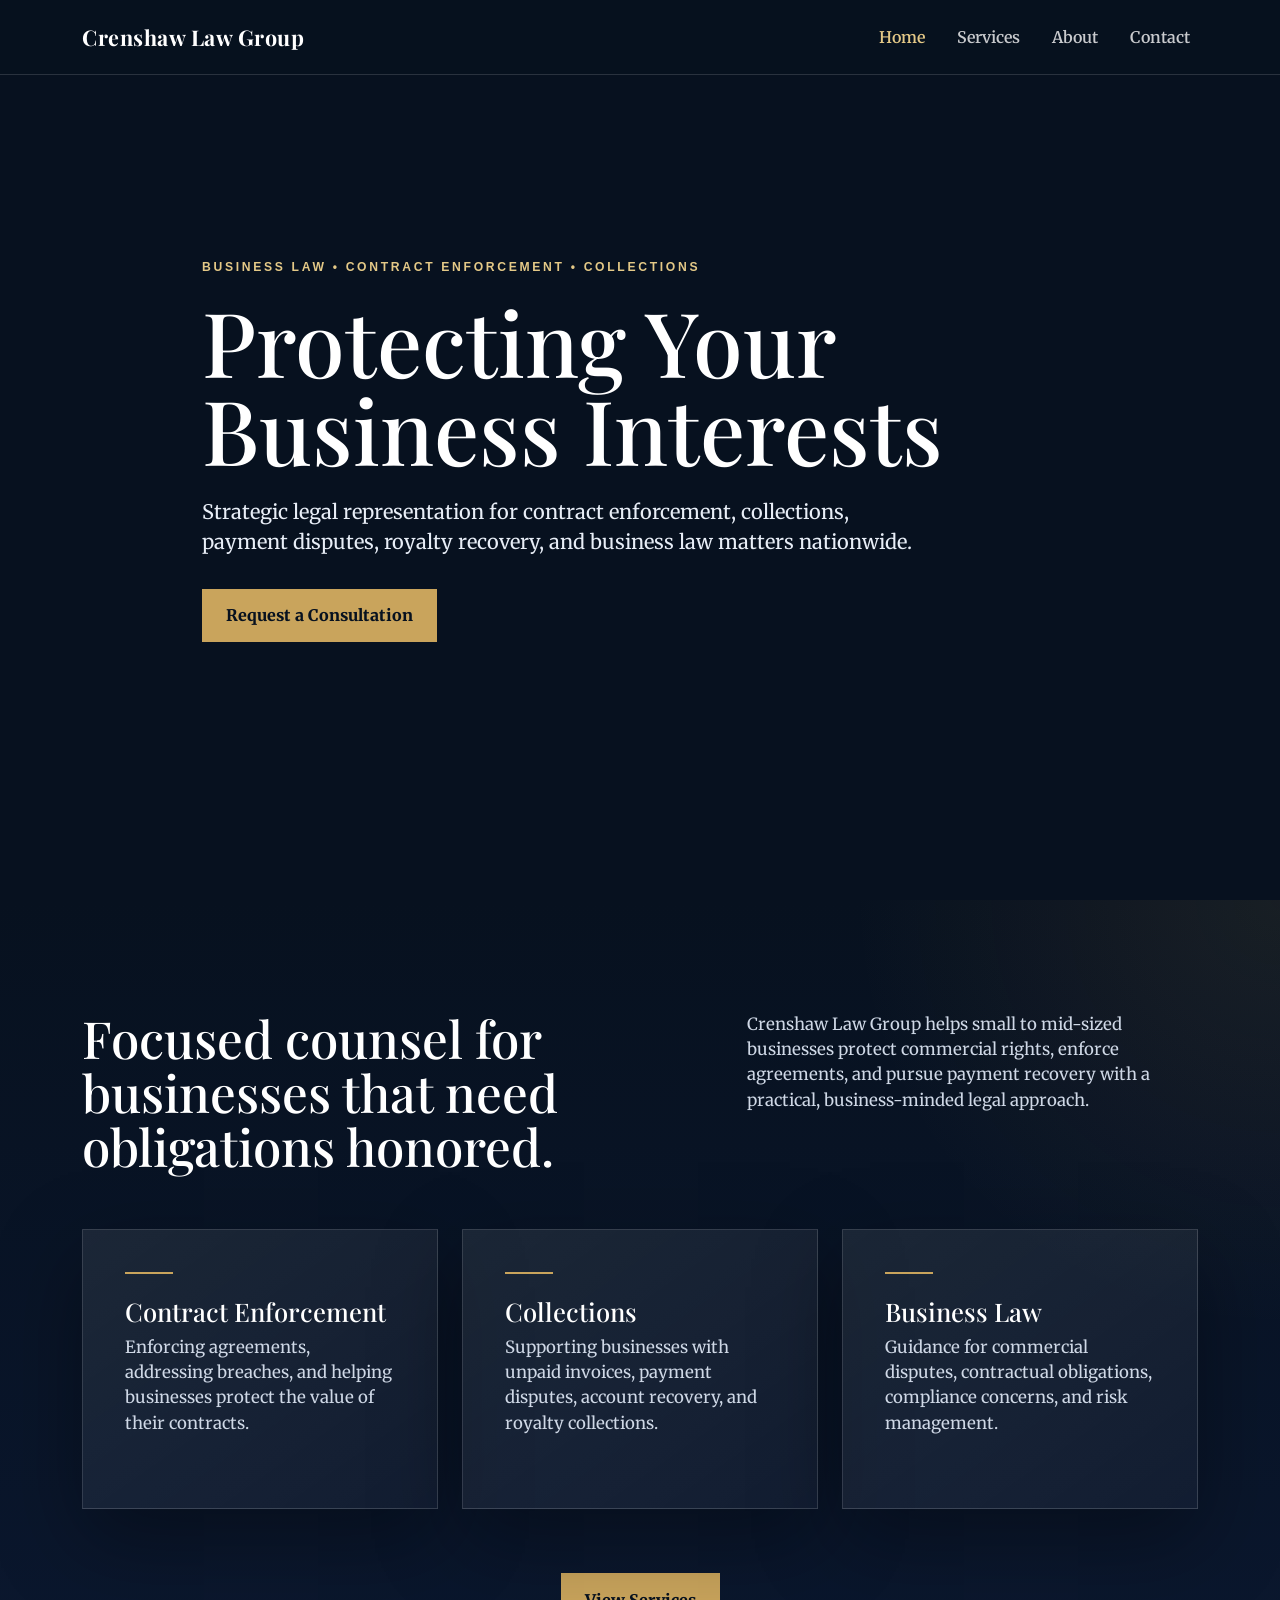
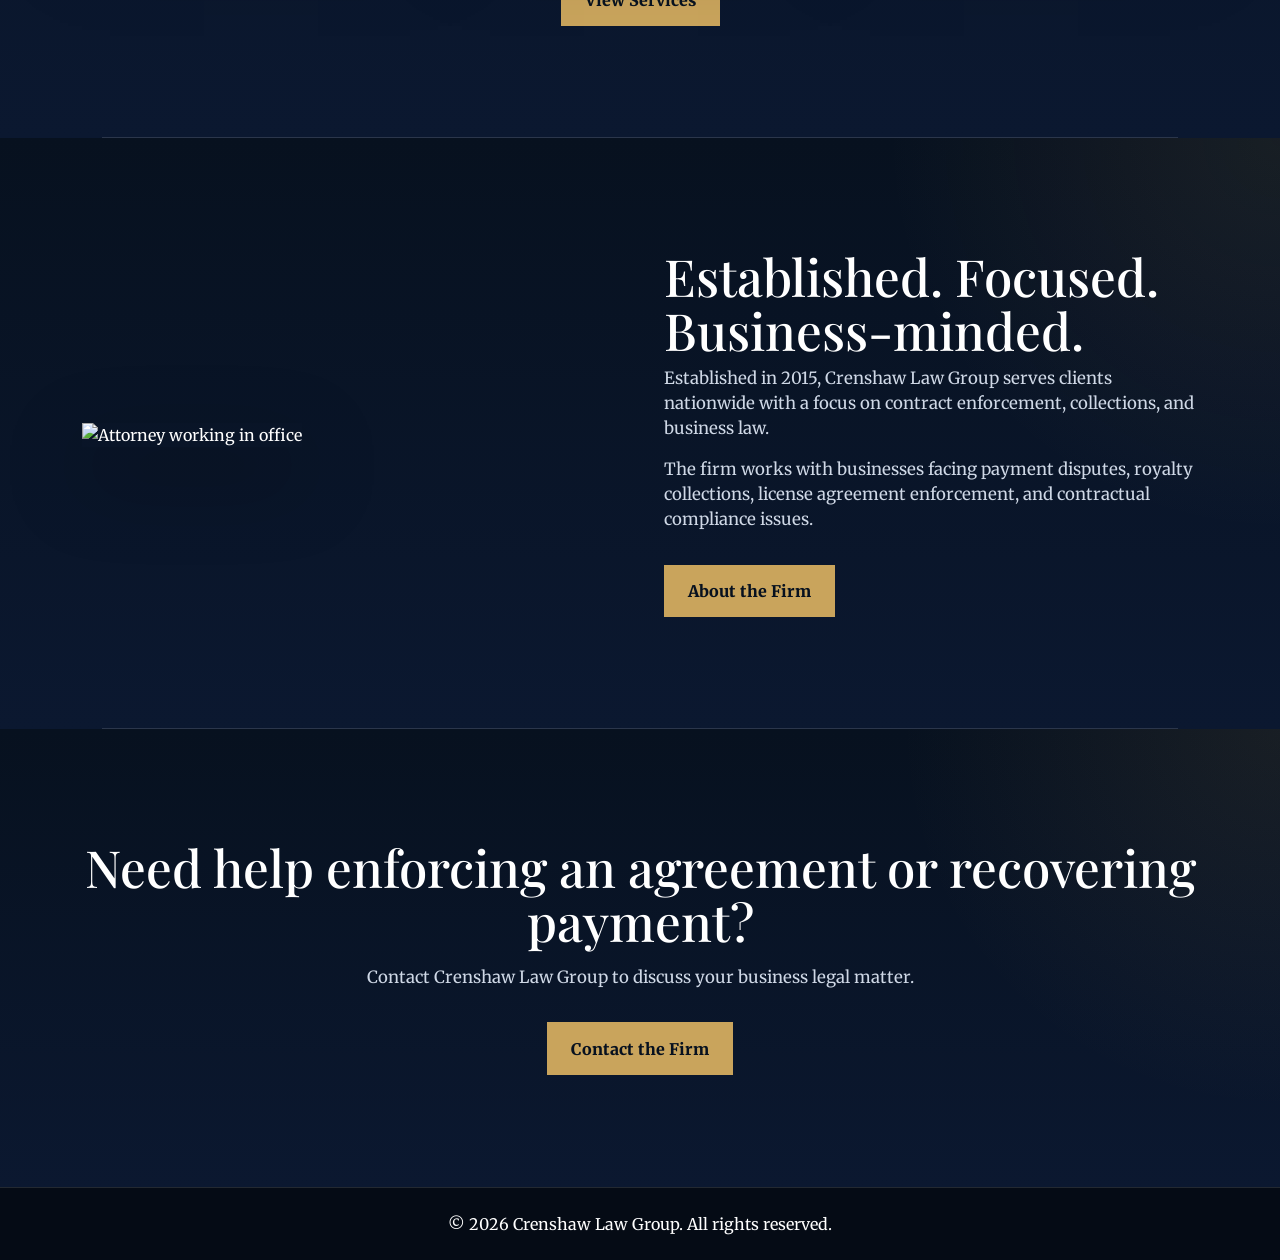
==== index.html @ 5e80f317 "Update index.html" ====
<!DOCTYPE html>
<html lang="en">
<head>
  <meta charset="UTF-8">
  <meta name="viewport" content="width=device-width, initial-scale=1.0">
  <title>Crenshaw Law Group | Business Law & Contract Enforcement</title>
  <meta name="description" content="Crenshaw Law Group helps businesses nationwide with contract enforcement, collections, payment disputes, royalty collections, and business law matters.">
  <link href="https://cdn.jsdelivr.net/npm/bootstrap@5.3.2/dist/css/bootstrap.min.css" rel="stylesheet">
  <link href="style.css" rel="stylesheet">
  <link href="https://fonts.googleapis.com/css2?family=Playfair+Display:wght@700&family=Merriweather&display=swap" rel="stylesheet">
</head>
<body>

<nav class="navbar navbar-expand-lg navbar-dark fixed-top bg-navy">
  <div class="container">
    <a class="navbar-brand fw-bold" href="index.html">Crenshaw Law Group</a>
    <button class="navbar-toggler" type="button" data-bs-toggle="collapse" data-bs-target="#navbarNav">
      <span class="navbar-toggler-icon"></span>
    </button>
    <div class="collapse navbar-collapse" id="navbarNav">
      <ul class="navbar-nav ms-auto">
        <li class="nav-item"><a class="nav-link active" href="index.html">Home</a></li>
        <li class="nav-item"><a class="nav-link" href="services.html">Services</a></li>
        <li class="nav-item"><a class="nav-link" href="about.html">About</a></li>
        <li class="nav-item"><a class="nav-link" href="contact.html">Contact</a></li>
      </ul>
    </div>
  </div>
</nav>

<header class="hero-section d-flex align-items-center text-white">
  <img src="images/hero.jpg" alt="Attorney meeting with business clients" class="hero-bg">
  <div class="hero-overlay"></div>
  <div class="container hero-content">
    <h1 class="hero-title">Protecting Your Business Interests</h1>
    <p>Strategic legal representation for contract enforcement, collections, payment disputes, royalty recovery, and business law matters nationwide.</p>
    <a href="contact.html" class="premium-btn">Request a Consultation</a>
  </div>
</header>

<section class="section-navy">
  <div class="container">
    <div class="row mb-5">
      <div class="col-lg-7">
        <h2>Focused counsel for businesses that need obligations honored.</h2>
      </div>
      <div class="col-lg-5">
        <p>Crenshaw Law Group helps small to mid-sized businesses protect commercial rights, enforce agreements, and pursue payment recovery with a practical, business-minded legal approach.</p>
      </div>
    </div>

    <div class="row g-4">
      <div class="col-md-4">
        <div class="card h-100">
          <div class="card-body">
            <h5 class="card-title">Contract Enforcement</h5>
            <p class="card-text">Enforcing agreements, addressing breaches, and helping businesses protect the value of their contracts.</p>
          </div>
        </div>
      </div>

      <div class="col-md-4">
        <div class="card h-100">
          <div class="card-body">
            <h5 class="card-title">Collections</h5>
            <p class="card-text">Supporting businesses with unpaid invoices, payment disputes, account recovery, and royalty collections.</p>
          </div>
        </div>
      </div>

      <div class="col-md-4">
        <div class="card h-100">
          <div class="card-body">
            <h5 class="card-title">Business Law</h5>
            <p class="card-text">Guidance for commercial disputes, contractual obligations, compliance concerns, and risk management.</p>
          </div>
        </div>
      </div>
    </div>

    <div class="text-center mt-5">
      <a href="services.html" class="premium-btn">View Services</a>
    </div>
  </div>
</section>

<section class="section-navy">
  <div class="container">
    <div class="row align-items-center g-5">
      <div class="col-md-6">
        <img src="images/about.jpg" class="img-fluid shadow" alt="Attorney working in office">
      </div>
      <div class="col-md-6">
        <h2>Established. Focused. Business-minded.</h2>
        <p>Established in 2015, Crenshaw Law Group serves clients nationwide with a focus on contract enforcement, collections, and business law.</p>
        <p>The firm works with businesses facing payment disputes, royalty collections, license agreement enforcement, and contractual compliance issues.</p>
        <a href="about.html" class="premium-btn">About the Firm</a>
      </div>
    </div>
  </div>
</section>

<section class="section-navy no-separator">
  <div class="container text-center">
    <h2>Need help enforcing an agreement or recovering payment?</h2>
    <p class="mt-3">Contact Crenshaw Law Group to discuss your business legal matter.</p>
    <a href="contact.html" class="premium-btn">Contact the Firm</a>
  </div>
</section>

<footer class="text-white text-center py-4">
  <p class="mb-0">&copy; 2026 Crenshaw Law Group. All rights reserved.</p>
</footer>

<script src="https://cdn.jsdelivr.net/npm/bootstrap@5.3.2/dist/js/bootstrap.bundle.min.js"></script>
</body>
</html>
---- style.css ----
:root {
  --ink: #07111f;
  --navy: #0b1830;
  --navy-soft: #112642;
  --gold: #c9a45c;
  --gold-light: #e4c987;
  --cream: #f7f2ea;
  --white: #ffffff;
  --muted: #aeb8c7;
  --line: rgba(255,255,255,0.14);
  --shadow: 0 30px 80px rgba(0,0,0,0.35);
}

* {
  box-sizing: border-box;
}

body {
  margin: 0;
  background: var(--ink);
  color: var(--white);
  font-family: 'Merriweather', serif;
}

h1, h2, h3, .hero-title {
  font-family: 'Playfair Display', serif;
}

.bg-navy {
  background: rgba(7,17,31,0.94) !important;
  backdrop-filter: blur(14px);
  border-bottom: 1px solid var(--line);
}

.navbar {
  padding: 1rem 0;
}

.navbar-brand {
  font-family: 'Playfair Display', serif;
  font-size: 1.35rem;
  letter-spacing: 0.5px;
}

.nav-link {
  color: rgba(255,255,255,0.78) !important;
  font-weight: 600;
  margin-left: 1rem;
}

.nav-link:hover,
.nav-link.active {
  color: var(--gold-light) !important;
}

.hero-section {
  position: relative;
  min-height: 100vh;
  overflow: hidden;
}

.hero-bg {
  position: absolute;
  inset: 0;
  width: 100%;
  height: 100%;
  object-fit: cover;
  filter: brightness(48%);
  transform: scale(1.05);
  animation: heroZoom 18s ease-in-out infinite alternate;
  z-index: -2;
}

@keyframes heroZoom {
  from { transform: scale(1.04); }
  to { transform: scale(1.12); }
}

.hero-overlay {
  position: absolute;
  inset: 0;
  background:
    linear-gradient(90deg, rgba(7,17,31,0.96) 0%, rgba(7,17,31,0.72) 45%, rgba(7,17,31,0.35) 100%),
    linear-gradient(180deg, rgba(7,17,31,0.05), rgba(7,17,31,0.95));
  z-index: -1;
}

.hero-content {
  max-width: 900px;
  position: relative;
  z-index: 1;
  text-align: left;
}

.hero-content::before {
  content: "Business Law • Contract Enforcement • Collections";
  display: block;
  color: var(--gold-light);
  text-transform: uppercase;
  letter-spacing: 0.22em;
  font-size: 0.76rem;
  font-family: Arial, sans-serif;
  font-weight: 800;
  margin-bottom: 1.3rem;
}

.hero-content h1 {
  font-size: clamp(3.2rem, 7vw, 6.5rem);
  line-height: 0.98;
  margin-bottom: 1.5rem;
}

.hero-content p {
  max-width: 720px;
  font-size: 1.25rem;
  color: #e8eef7;
}

.section-navy {
  background:
    radial-gradient(circle at top right, rgba(201,164,92,0.09), transparent 28%),
    linear-gradient(180deg, var(--ink), var(--navy));
  padding: 7rem 0;
  position: relative;
}

.section-navy::after {
  content: "";
  position: absolute;
  bottom: 0;
  left: 8%;
  width: 84%;
  height: 1px;
  background: rgba(255,255,255,0.13);
}

.no-separator::after {
  display: none;
}

.section-navy h1,
.section-navy h2 {
  color: var(--white);
  font-size: clamp(2.3rem, 4vw, 4.6rem);
  line-height: 1.05;
}

.section-navy p,
.section-navy li {
  color: #cfd8e6;
  font-size: 1.05rem;
}

.card {
  background:
    linear-gradient(145deg, rgba(255,255,255,0.08), rgba(255,255,255,0.03));
  border: 1px solid rgba(255,255,255,0.14);
  border-radius: 0;
  padding: 1.6rem;
  min-height: 280px;
  box-shadow: var(--shadow);
  transition: 0.3s ease;
}

.card:hover {
  transform: translateY(-10px);
  border-color: rgba(201,164,92,0.55);
}

.card-body::before {
  content: "";
  display: block;
  width: 48px;
  height: 2px;
  background: var(--gold);
  margin-bottom: 1.4rem;
}

.card-title {
  font-family: 'Playfair Display', serif;
  font-size: 1.6rem;
  color: var(--white) !important;
}

.card-text {
  color: #cfd8e6 !important;
}

img.rounded,
.img-fluid.rounded {
  border-radius: 0 !important;
}

.shadow {
  box-shadow: var(--shadow) !important;
}

.contact-link {
  color: var(--gold-light);
  font-weight: bold;
  text-decoration: none;
}

.contact-link:hover {
  color: var(--white);
  text-decoration: underline;
}

.contact-form {
  background: rgba(255,255,255,0.06);
  border: 1px solid rgba(255,255,255,0.14);
  box-shadow: var(--shadow);
}

.contact-form label {
  color: var(--white);
  font-weight: bold;
}

.contact-form input,
.contact-form textarea {
  background: rgba(7,17,31,0.75) !important;
  border: 1px solid rgba(255,255,255,0.2) !important;
  color: var(--white) !important;
  border-radius: 0 !important;
  padding: 0.85rem 1rem;
}

.contact-form input::placeholder,
.contact-form textarea::placeholder {
  color: #98a6ba !important;
}

.contact-form input:focus,
.contact-form textarea:focus {
  border-color: var(--gold-light) !important;
  box-shadow: 0 0 0 0.2rem rgba(201,164,92,0.2) !important;
}

.contact-form button,
form button {
  background: var(--gold);
  color: var(--ink);
  border: none;
  font-weight: 800;
  padding: 0.9rem;
  border-radius: 0;
}

.contact-form button:hover,
form button:hover {
  background: var(--gold-light);
  color: var(--ink);
}

footer {
  background: #050b15 !important;
  border-top: 1px solid rgba(255,255,255,0.12);
  color: #cfd8e6;
}

/* Premium page headers */
.page-hero {
  padding: 10rem 0 6rem;
  background:
    linear-gradient(90deg, rgba(7,17,31,0.97), rgba(7,17,31,0.78)),
    url("images/detail.jpg") center/cover no-repeat;
}

.page-hero h1 {
  font-family: 'Playfair Display', serif;
  font-size: clamp(3rem, 6vw, 5.5rem);
  line-height: 1;
}

.page-hero p {
  max-width: 760px;
  color: #d8e0ec;
  font-size: 1.15rem;
}

/* Premium buttons */
.premium-btn {
  display: inline-block;
  background: var(--gold);
  color: var(--ink);
  text-decoration: none;
  font-weight: 800;
  padding: 0.9rem 1.5rem;
  margin-top: 1rem;
}

.premium-btn:hover {
  background: var(--gold-light);
  color: var(--ink);
}

/* Premium service blocks */
.premium-block {
  background: rgba(255,255,255,0.055);
  border-left: 3px solid var(--gold);
  padding: 2.2rem;
  height: 100%;
  box-shadow: var(--shadow);
}

.premium-block h3 {
  color: var(--white);
  font-size: 1.75rem;
}

.premium-block ul {
  padding-left: 1.2rem;
}

/* Mobile */
@media (max-width: 768px) {
  .hero-section {
    min-height: 82vh;
  }

  .hero-content {
    text-align: center;
  }

  .hero-content h1 {
    font-size: 3rem;
  }

  .section-navy {
    padding: 4.5rem 0;
  }

  .navbar-nav {
    padding-top: 1rem;
  }
}
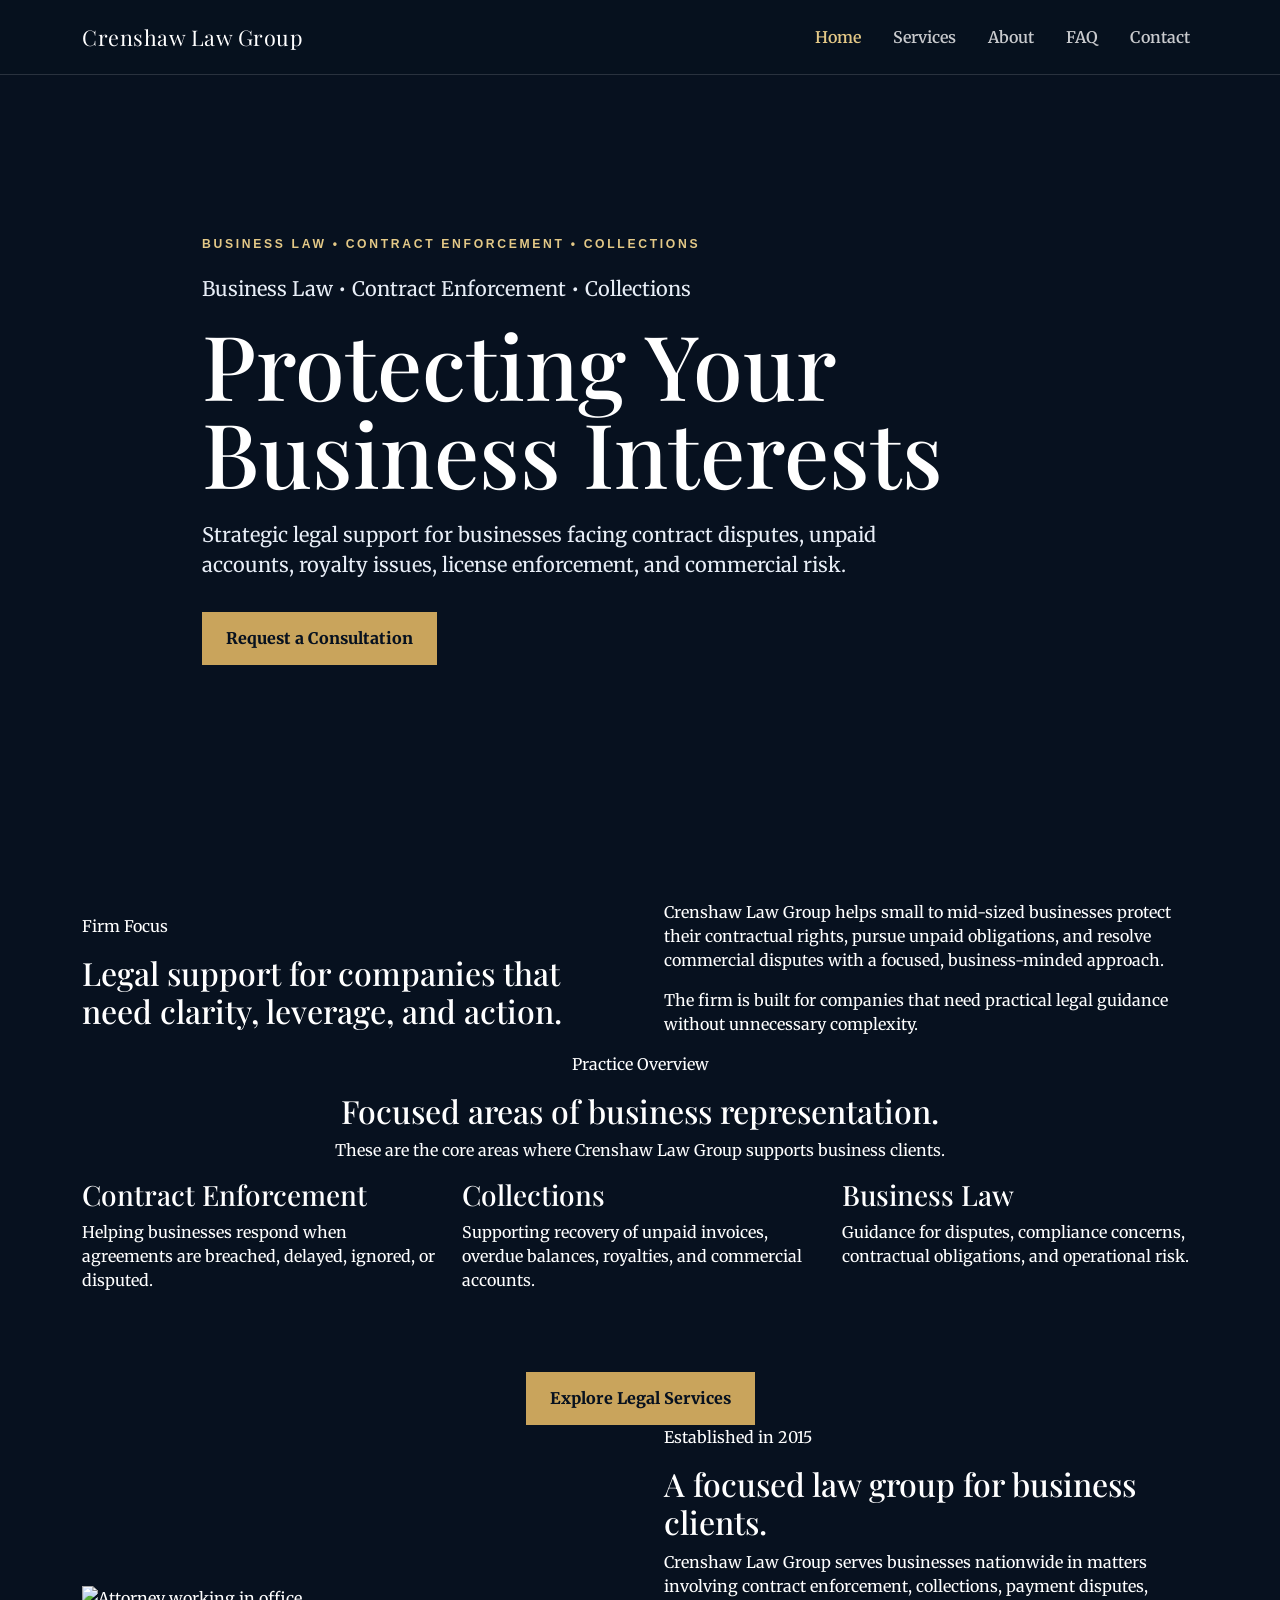
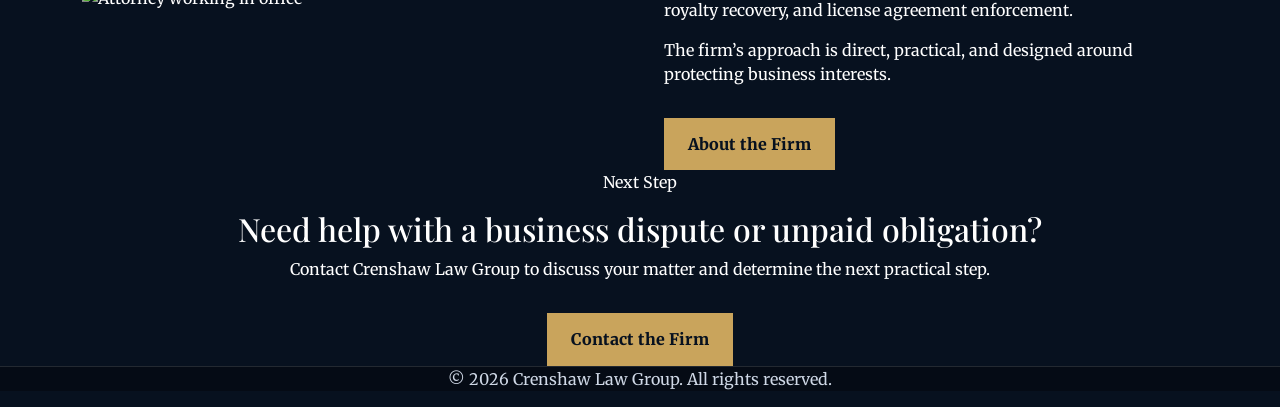
==== commit 45b76517: "Update index.html" ====
--- a/index.html
+++ b/index.html
@@ -4,7 +4,7 @@
   <meta charset="UTF-8">
   <meta name="viewport" content="width=device-width, initial-scale=1.0">
   <title>Crenshaw Law Group | Business Law & Contract Enforcement</title>
-  <meta name="description" content="Crenshaw Law Group helps businesses nationwide with contract enforcement, collections, payment disputes, royalty collections, and business law matters.">
+  <meta name="description" content="Crenshaw Law Group helps businesses with contract enforcement, collections, business disputes, royalty recovery, and risk management.">
   <link href="https://cdn.jsdelivr.net/npm/bootstrap@5.3.2/dist/css/bootstrap.min.css" rel="stylesheet">
   <link href="style.css" rel="stylesheet">
   <link href="https://fonts.googleapis.com/css2?family=Playfair+Display:wght@700&family=Merriweather&display=swap" rel="stylesheet">
@@ -13,7 +13,7 @@
 
 <nav class="navbar navbar-expand-lg navbar-dark fixed-top bg-navy">
   <div class="container">
-    <a class="navbar-brand fw-bold" href="index.html">Crenshaw Law Group</a>
+    <a class="navbar-brand" href="index.html">Crenshaw Law Group</a>
     <button class="navbar-toggler" type="button" data-bs-toggle="collapse" data-bs-target="#navbarNav">
       <span class="navbar-toggler-icon"></span>
     </button>
@@ -22,94 +22,104 @@
         <li class="nav-item"><a class="nav-link active" href="index.html">Home</a></li>
         <li class="nav-item"><a class="nav-link" href="services.html">Services</a></li>
         <li class="nav-item"><a class="nav-link" href="about.html">About</a></li>
-        <li class="nav-item"><a class="nav-link" href="contact.html">Contact</a></li>
+        <li class="nav-item"><a class="nav-link" href="faq.html">FAQ</a></li>
+        <li class="nav-item"><a class="nav-link nav-button" href="contact.html">Contact</a></li>
       </ul>
     </div>
   </div>
 </nav>
 
-<header class="hero-section d-flex align-items-center text-white">
-  <img src="images/hero.jpg" alt="Attorney meeting with business clients" class="hero-bg">
+<header class="hero-section d-flex align-items-center">
+  <img src="images/hero.jpg" alt="Business law consultation" class="hero-bg">
   <div class="hero-overlay"></div>
   <div class="container hero-content">
-    <h1 class="hero-title">Protecting Your Business Interests</h1>
-    <p>Strategic legal representation for contract enforcement, collections, payment disputes, royalty recovery, and business law matters nationwide.</p>
+    <p class="eyebrow">Business Law • Contract Enforcement • Collections</p>
+    <h1>Protecting Your Business Interests</h1>
+    <p class="hero-text">Strategic legal support for businesses facing contract disputes, unpaid accounts, royalty issues, license enforcement, and commercial risk.</p>
     <a href="contact.html" class="premium-btn">Request a Consultation</a>
   </div>
 </header>
 
-<section class="section-navy">
+<section class="section-premium">
   <div class="container">
-    <div class="row mb-5">
-      <div class="col-lg-7">
-        <h2>Focused counsel for businesses that need obligations honored.</h2>
+    <div class="row g-5 align-items-center">
+      <div class="col-lg-6">
+        <p class="eyebrow">Firm Focus</p>
+        <h2>Legal support for companies that need clarity, leverage, and action.</h2>
       </div>
-      <div class="col-lg-5">
-        <p>Crenshaw Law Group helps small to mid-sized businesses protect commercial rights, enforce agreements, and pursue payment recovery with a practical, business-minded legal approach.</p>
+      <div class="col-lg-6">
+        <p>Crenshaw Law Group helps small to mid-sized businesses protect their contractual rights, pursue unpaid obligations, and resolve commercial disputes with a focused, business-minded approach.</p>
+        <p>The firm is built for companies that need practical legal guidance without unnecessary complexity.</p>
       </div>
+    </div>
+  </div>
+</section>
+
+<section class="section-premium alt">
+  <div class="container">
+    <div class="section-heading text-center">
+      <p class="eyebrow">Practice Overview</p>
+      <h2>Focused areas of business representation.</h2>
+      <p>These are the core areas where Crenshaw Law Group supports business clients.</p>
     </div>
 
     <div class="row g-4">
       <div class="col-md-4">
-        <div class="card h-100">
-          <div class="card-body">
-            <h5 class="card-title">Contract Enforcement</h5>
-            <p class="card-text">Enforcing agreements, addressing breaches, and helping businesses protect the value of their contracts.</p>
-          </div>
+        <div class="preview-card">
+          <h3>Contract Enforcement</h3>
+          <p>Helping businesses respond when agreements are breached, delayed, ignored, or disputed.</p>
         </div>
       </div>
-
       <div class="col-md-4">
-        <div class="card h-100">
-          <div class="card-body">
-            <h5 class="card-title">Collections</h5>
-            <p class="card-text">Supporting businesses with unpaid invoices, payment disputes, account recovery, and royalty collections.</p>
-          </div>
+        <div class="preview-card">
+          <h3>Collections</h3>
+          <p>Supporting recovery of unpaid invoices, overdue balances, royalties, and commercial accounts.</p>
         </div>
       </div>
-
       <div class="col-md-4">
-        <div class="card h-100">
-          <div class="card-body">
-            <h5 class="card-title">Business Law</h5>
-            <p class="card-text">Guidance for commercial disputes, contractual obligations, compliance concerns, and risk management.</p>
-          </div>
+        <div class="preview-card">
+          <h3>Business Law</h3>
+          <p>Guidance for disputes, compliance concerns, contractual obligations, and operational risk.</p>
         </div>
       </div>
     </div>
 
     <div class="text-center mt-5">
-      <a href="services.html" class="premium-btn">View Services</a>
+      <a href="services.html" class="premium-btn">Explore Legal Services</a>
     </div>
   </div>
 </section>
 
-<section class="section-navy">
+<section class="section-premium">
   <div class="container">
-    <div class="row align-items-center g-5">
-      <div class="col-md-6">
-        <img src="images/about.jpg" class="img-fluid shadow" alt="Attorney working in office">
+    <div class="row g-5 align-items-center">
+      <div class="col-lg-6">
+        <img src="images/about.jpg" class="premium-image" alt="Attorney working in office">
       </div>
-      <div class="col-md-6">
-        <h2>Established. Focused. Business-minded.</h2>
-        <p>Established in 2015, Crenshaw Law Group serves clients nationwide with a focus on contract enforcement, collections, and business law.</p>
-        <p>The firm works with businesses facing payment disputes, royalty collections, license agreement enforcement, and contractual compliance issues.</p>
+      <div class="col-lg-6">
+        <p class="eyebrow">Established in 2015</p>
+        <h2>A focused law group for business clients.</h2>
+        <p>Crenshaw Law Group serves businesses nationwide in matters involving contract enforcement, collections, payment disputes, royalty recovery, and license agreement enforcement.</p>
+        <p>The firm’s approach is direct, practical, and designed around protecting business interests.</p>
         <a href="about.html" class="premium-btn">About the Firm</a>
       </div>
     </div>
   </div>
 </section>
 
-<section class="section-navy no-separator">
+<section class="section-premium alt">
   <div class="container text-center">
-    <h2>Need help enforcing an agreement or recovering payment?</h2>
-    <p class="mt-3">Contact Crenshaw Law Group to discuss your business legal matter.</p>
+    <p class="eyebrow">Next Step</p>
+    <h2>Need help with a business dispute or unpaid obligation?</h2>
+    <p class="section-short">Contact Crenshaw Law Group to discuss your matter and determine the next practical step.</p>
     <a href="contact.html" class="premium-btn">Contact the Firm</a>
   </div>
 </section>
 
-<footer class="text-white text-center py-4">
-  <p class="mb-0">&copy; 2026 Crenshaw Law Group. All rights reserved.</p>
+<footer class="footer">
+  <div class="container text-center">
+    <p>&copy; 2026 Crenshaw Law Group. All rights reserved.</p>
+  </div>
 </footer>
 
 <script src="https://cdn.jsdelivr.net/npm/bootstrap@5.3.2/dist/js/bootstrap.bundle.min.js"></script>
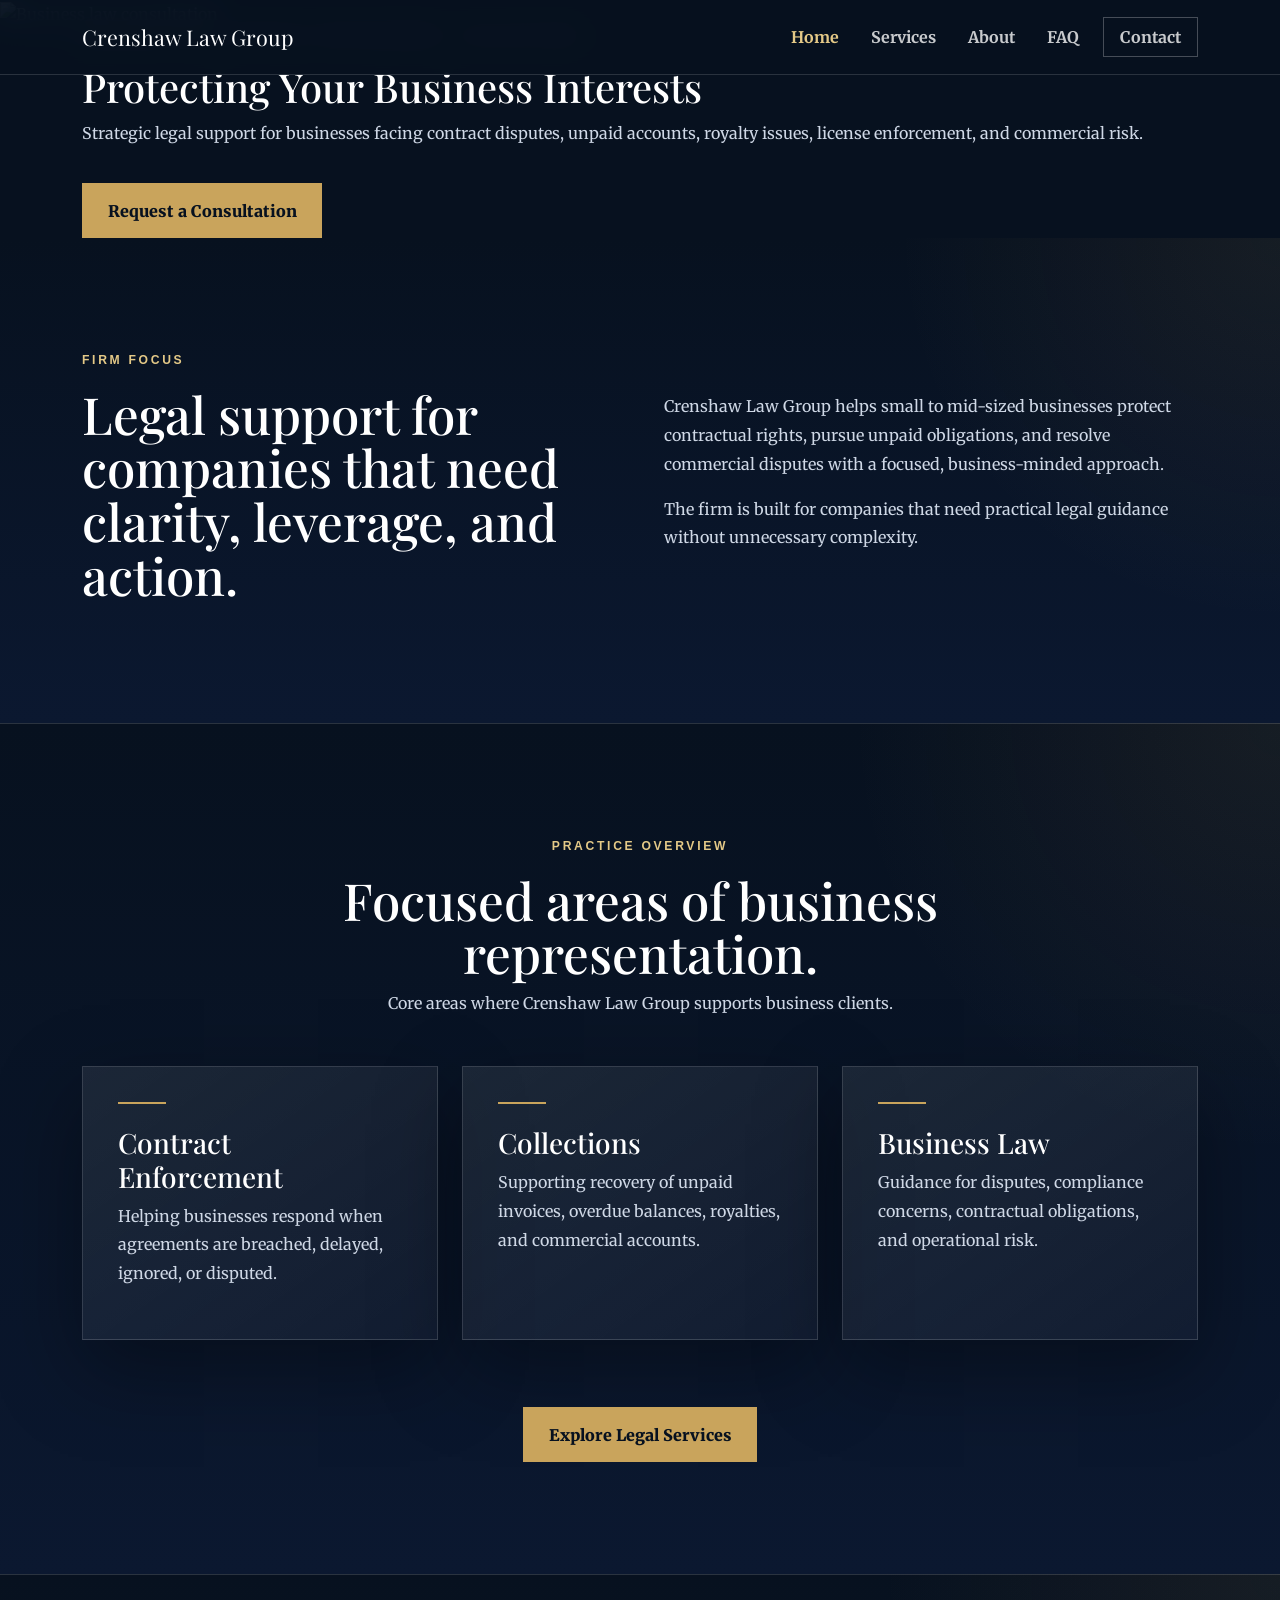
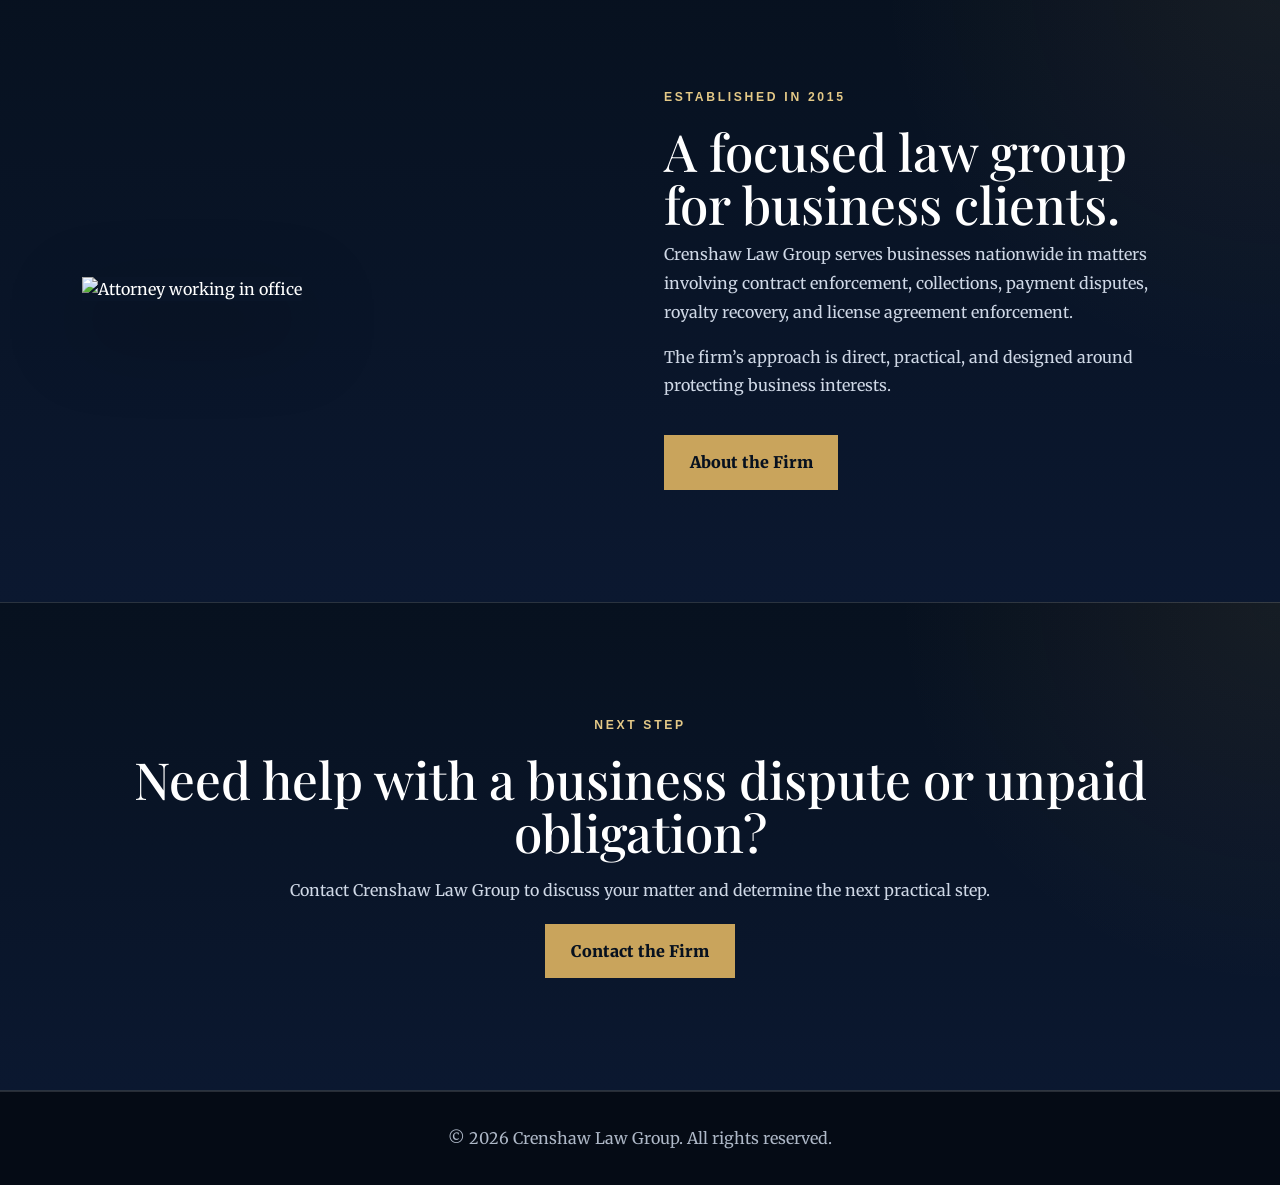
==== commit b10bba87: "Update index.html" ====
--- a/index.html
+++ b/index.html
@@ -4,7 +4,6 @@
   <meta charset="UTF-8">
   <meta name="viewport" content="width=device-width, initial-scale=1.0">
   <title>Crenshaw Law Group | Business Law & Contract Enforcement</title>
-  <meta name="description" content="Crenshaw Law Group helps businesses with contract enforcement, collections, business disputes, royalty recovery, and risk management.">
   <link href="https://cdn.jsdelivr.net/npm/bootstrap@5.3.2/dist/css/bootstrap.min.css" rel="stylesheet">
   <link href="style.css" rel="stylesheet">
   <link href="https://fonts.googleapis.com/css2?family=Playfair+Display:wght@700&family=Merriweather&display=swap" rel="stylesheet">
@@ -29,13 +28,13 @@
   </div>
 </nav>
 
-<header class="hero-section d-flex align-items-center">
-  <img src="images/hero.jpg" alt="Business law consultation" class="hero-bg">
-  <div class="hero-overlay"></div>
-  <div class="container hero-content">
+<header class="home-hero">
+  <img src="images/hero.jpg" alt="Business law consultation">
+  <div class="home-hero-overlay"></div>
+  <div class="container home-hero-content">
     <p class="eyebrow">Business Law • Contract Enforcement • Collections</p>
     <h1>Protecting Your Business Interests</h1>
-    <p class="hero-text">Strategic legal support for businesses facing contract disputes, unpaid accounts, royalty issues, license enforcement, and commercial risk.</p>
+    <p>Strategic legal support for businesses facing contract disputes, unpaid accounts, royalty issues, license enforcement, and commercial risk.</p>
     <a href="contact.html" class="premium-btn">Request a Consultation</a>
   </div>
 </header>
@@ -48,19 +47,19 @@
         <h2>Legal support for companies that need clarity, leverage, and action.</h2>
       </div>
       <div class="col-lg-6">
-        <p>Crenshaw Law Group helps small to mid-sized businesses protect their contractual rights, pursue unpaid obligations, and resolve commercial disputes with a focused, business-minded approach.</p>
+        <p>Crenshaw Law Group helps small to mid-sized businesses protect contractual rights, pursue unpaid obligations, and resolve commercial disputes with a focused, business-minded approach.</p>
         <p>The firm is built for companies that need practical legal guidance without unnecessary complexity.</p>
       </div>
     </div>
   </div>
 </section>
 
-<section class="section-premium alt">
+<section class="section-premium section-alt">
   <div class="container">
     <div class="section-heading text-center">
       <p class="eyebrow">Practice Overview</p>
       <h2>Focused areas of business representation.</h2>
-      <p>These are the core areas where Crenshaw Law Group supports business clients.</p>
+      <p>Core areas where Crenshaw Law Group supports business clients.</p>
     </div>
 
     <div class="row g-4">
@@ -107,7 +106,7 @@
   </div>
 </section>
 
-<section class="section-premium alt">
+<section class="section-premium section-alt">
   <div class="container text-center">
     <p class="eyebrow">Next Step</p>
     <h2>Need help with a business dispute or unpaid obligation?</h2>
--- a/style.css
+++ b/style.css
@@ -4,9 +4,8 @@
   --navy-soft: #112642;
   --gold: #c9a45c;
   --gold-light: #e4c987;
-  --cream: #f7f2ea;
   --white: #ffffff;
-  --muted: #aeb8c7;
+  --muted: #cfd8e6;
   --line: rgba(255,255,255,0.14);
   --shadow: 0 30px 80px rgba(0,0,0,0.35);
 }
@@ -22,12 +21,17 @@
   font-family: 'Merriweather', serif;
 }
 
-h1, h2, h3, .hero-title {
+h1, h2, h3, .navbar-brand {
   font-family: 'Playfair Display', serif;
 }
 
+p {
+  color: var(--muted);
+  line-height: 1.8;
+}
+
 .bg-navy {
-  background: rgba(7,17,31,0.94) !important;
+  background: rgba(7, 17, 31, 0.95) !important;
   backdrop-filter: blur(14px);
   border-bottom: 1px solid var(--line);
 }
@@ -37,14 +41,13 @@
 }
 
 .navbar-brand {
-  font-family: 'Playfair Display', serif;
   font-size: 1.35rem;
-  letter-spacing: 0.5px;
+  color: var(--white) !important;
 }
 
 .nav-link {
   color: rgba(255,255,255,0.78) !important;
-  font-weight: 600;
+  font-weight: 700;
   margin-left: 1rem;
 }
 
@@ -53,9 +56,14 @@
   color: var(--gold-light) !important;
 }
 
+.nav-button {
+  border: 1px solid rgba(255,255,255,0.25);
+  padding: 0.45rem 1rem !important;
+}
+
 .hero-section {
+  min-height: 100vh;
   position: relative;
-  min-height: 100vh;
   overflow: hidden;
 }
 
@@ -65,7 +73,7 @@
   width: 100%;
   height: 100%;
   object-fit: cover;
-  filter: brightness(48%);
+  filter: brightness(45%);
   transform: scale(1.05);
   animation: heroZoom 18s ease-in-out infinite alternate;
   z-index: -2;
@@ -80,94 +88,111 @@
   position: absolute;
   inset: 0;
   background:
-    linear-gradient(90deg, rgba(7,17,31,0.96) 0%, rgba(7,17,31,0.72) 45%, rgba(7,17,31,0.35) 100%),
-    linear-gradient(180deg, rgba(7,17,31,0.05), rgba(7,17,31,0.95));
+    linear-gradient(90deg, rgba(7,17,31,0.96), rgba(7,17,31,0.58)),
+    linear-gradient(180deg, rgba(7,17,31,0.1), rgba(7,17,31,0.92));
   z-index: -1;
 }
 
 .hero-content {
-  max-width: 900px;
+  max-width: 860px;
+  text-align: left;
   position: relative;
   z-index: 1;
-  text-align: left;
-}
-
-.hero-content::before {
-  content: "Business Law • Contract Enforcement • Collections";
-  display: block;
+}
+
+.eyebrow {
   color: var(--gold-light);
   text-transform: uppercase;
   letter-spacing: 0.22em;
   font-size: 0.76rem;
   font-family: Arial, sans-serif;
   font-weight: 800;
-  margin-bottom: 1.3rem;
+  margin-bottom: 1rem;
 }
 
 .hero-content h1 {
-  font-size: clamp(3.2rem, 7vw, 6.5rem);
+  font-size: clamp(3.3rem, 7vw, 6.5rem);
   line-height: 0.98;
   margin-bottom: 1.5rem;
 }
 
-.hero-content p {
+.hero-text {
+  font-size: 1.25rem;
   max-width: 720px;
-  font-size: 1.25rem;
-  color: #e8eef7;
-}
-
-.section-navy {
+}
+
+.page-hero {
+  padding: 11rem 0 6rem;
   background:
-    radial-gradient(circle at top right, rgba(201,164,92,0.09), transparent 28%),
+    linear-gradient(90deg, rgba(7,17,31,0.97), rgba(7,17,31,0.72)),
+    url("images/detail.jpg") center/cover no-repeat;
+  border-bottom: 1px solid var(--line);
+}
+
+.page-hero h1 {
+  font-size: clamp(3rem, 6vw, 5.6rem);
+  line-height: 1;
+  max-width: 980px;
+}
+
+.page-hero p {
+  max-width: 780px;
+  font-size: 1.15rem;
+}
+
+.section-premium {
+  padding: 7rem 0;
+  background:
+    radial-gradient(circle at top right, rgba(201,164,92,0.08), transparent 28%),
     linear-gradient(180deg, var(--ink), var(--navy));
-  padding: 7rem 0;
-  position: relative;
-}
-
-.section-navy::after {
-  content: "";
-  position: absolute;
-  bottom: 0;
-  left: 8%;
-  width: 84%;
-  height: 1px;
-  background: rgba(255,255,255,0.13);
-}
-
-.no-separator::after {
-  display: none;
-}
-
-.section-navy h1,
-.section-navy h2 {
-  color: var(--white);
+  border-bottom: 1px solid var(--line);
+}
+
+.section-premium.alt {
+  background:
+    radial-gradient(circle at top left, rgba(201,164,92,0.08), transparent 30%),
+    linear-gradient(180deg, var(--navy), var(--ink));
+}
+
+.section-premium h2 {
   font-size: clamp(2.3rem, 4vw, 4.6rem);
   line-height: 1.05;
-}
-
-.section-navy p,
-.section-navy li {
-  color: #cfd8e6;
-  font-size: 1.05rem;
-}
-
-.card {
-  background:
-    linear-gradient(145deg, rgba(255,255,255,0.08), rgba(255,255,255,0.03));
+  color: var(--white);
+}
+
+.section-short {
+  max-width: 760px;
+  margin: 1rem auto 0;
+}
+
+.section-heading {
+  max-width: 820px;
+  margin: 0 auto 3rem;
+}
+
+.preview-card,
+.value-card,
+.service-detail,
+.faq-item,
+.contact-panel {
+  background: linear-gradient(145deg, rgba(255,255,255,0.08), rgba(255,255,255,0.03));
   border: 1px solid rgba(255,255,255,0.14);
-  border-radius: 0;
-  padding: 1.6rem;
-  min-height: 280px;
   box-shadow: var(--shadow);
+}
+
+.preview-card {
+  padding: 2.2rem;
+  height: 100%;
   transition: 0.3s ease;
 }
 
-.card:hover {
-  transform: translateY(-10px);
+.preview-card:hover {
+  transform: translateY(-8px);
   border-color: rgba(201,164,92,0.55);
 }
 
-.card-body::before {
+.preview-card::before,
+.value-card::before {
   content: "";
   display: block;
   width: 48px;
@@ -176,118 +201,22 @@
   margin-bottom: 1.4rem;
 }
 
-.card-title {
-  font-family: 'Playfair Display', serif;
-  font-size: 1.6rem;
-  color: var(--white) !important;
-}
-
-.card-text {
-  color: #cfd8e6 !important;
-}
-
-img.rounded,
-.img-fluid.rounded {
-  border-radius: 0 !important;
-}
-
-.shadow {
-  box-shadow: var(--shadow) !important;
-}
-
-.contact-link {
-  color: var(--gold-light);
-  font-weight: bold;
-  text-decoration: none;
-}
-
-.contact-link:hover {
-  color: var(--white);
-  text-decoration: underline;
-}
-
-.contact-form {
-  background: rgba(255,255,255,0.06);
-  border: 1px solid rgba(255,255,255,0.14);
-  box-shadow: var(--shadow);
-}
-
-.contact-form label {
-  color: var(--white);
-  font-weight: bold;
-}
-
-.contact-form input,
-.contact-form textarea {
-  background: rgba(7,17,31,0.75) !important;
-  border: 1px solid rgba(255,255,255,0.2) !important;
-  color: var(--white) !important;
-  border-radius: 0 !important;
-  padding: 0.85rem 1rem;
-}
-
-.contact-form input::placeholder,
-.contact-form textarea::placeholder {
-  color: #98a6ba !important;
-}
-
-.contact-form input:focus,
-.contact-form textarea:focus {
-  border-color: var(--gold-light) !important;
-  box-shadow: 0 0 0 0.2rem rgba(201,164,92,0.2) !important;
-}
-
-.contact-form button,
-form button {
-  background: var(--gold);
-  color: var(--ink);
-  border: none;
-  font-weight: 800;
-  padding: 0.9rem;
-  border-radius: 0;
-}
-
-.contact-form button:hover,
-form button:hover {
-  background: var(--gold-light);
-  color: var(--ink);
-}
-
-footer {
-  background: #050b15 !important;
-  border-top: 1px solid rgba(255,255,255,0.12);
-  color: #cfd8e6;
-}
-
-/* Premium page headers */
-.page-hero {
-  padding: 10rem 0 6rem;
-  background:
-    linear-gradient(90deg, rgba(7,17,31,0.97), rgba(7,17,31,0.78)),
-    url("images/detail.jpg") center/cover no-repeat;
-}
-
-.page-hero h1 {
-  font-family: 'Playfair Display', serif;
-  font-size: clamp(3rem, 6vw, 5.5rem);
-  line-height: 1;
-}
-
-.page-hero p {
-  max-width: 760px;
-  color: #d8e0ec;
-  font-size: 1.15rem;
-}
-
-/* Premium buttons */
+.preview-card h3,
+.value-card h3,
+.service-detail h2,
+.faq-item h3 {
+  color: var(--white);
+}
+
 .premium-btn {
   display: inline-block;
   background: var(--gold);
   color: var(--ink);
   text-decoration: none;
-  font-weight: 800;
-  padding: 0.9rem 1.5rem;
-  margin-top: 1rem;
+  font-weight: 900;
+  padding: 0.95rem 1.6rem;
+  margin-top: 1.2rem;
+  border: none;
 }
 
 .premium-btn:hover {
@@ -295,28 +224,147 @@
   color: var(--ink);
 }
 
-/* Premium service blocks */
-.premium-block {
-  background: rgba(255,255,255,0.055);
+.premium-image {
+  width: 100%;
+  box-shadow: var(--shadow);
+  object-fit: cover;
+}
+
+.service-detail {
+  padding: 2.5rem;
+  height: 100%;
   border-left: 3px solid var(--gold);
-  padding: 2.2rem;
+}
+
+.service-detail span {
+  color: var(--gold-light);
+  font-weight: 900;
+  letter-spacing: 0.18em;
+}
+
+.service-detail ul {
+  color: var(--muted);
+  padding-left: 1.2rem;
+}
+
+.service-detail li {
+  margin-bottom: 0.5rem;
+}
+
+.value-card {
+  padding: 2rem;
   height: 100%;
+}
+
+.faq-container {
+  max-width: 950px;
+}
+
+.faq-container h2 {
+  font-size: 2.6rem;
+  margin-top: 3rem;
+  margin-bottom: 1.5rem;
+  color: var(--gold-light);
+}
+
+.faq-container h2:first-child {
+  margin-top: 0;
+}
+
+.faq-item {
+  padding: 2rem;
+  margin-bottom: 1.2rem;
+}
+
+.contact-link {
+  color: var(--gold-light);
+  font-weight: bold;
+  text-decoration: none;
+}
+
+.contact-link:hover {
+  color: var(--white);
+  text-decoration: underline;
+}
+
+.contact-panel {
+  padding: 2.5rem;
+}
+
+.contact-panel strong {
+  color: var(--gold-light);
+}
+
+.contact-form {
+  background: linear-gradient(145deg, rgba(255,255,255,0.08), rgba(255,255,255,0.03));
+  border: 1px solid rgba(255,255,255,0.14);
   box-shadow: var(--shadow);
-}
-
-.premium-block h3 {
-  color: var(--white);
-  font-size: 1.75rem;
-}
-
-.premium-block ul {
-  padding-left: 1.2rem;
-}
-
-/* Mobile */
+  padding: 2.5rem;
+}
+
+.contact-form label {
+  color: var(--white);
+  font-weight: 800;
+  margin-bottom: 0.45rem;
+}
+
+.contact-form input,
+.contact-form textarea {
+  width: 100%;
+  background: rgba(7,17,31,0.78);
+  border: 1px solid rgba(255,255,255,0.2);
+  color: var(--white);
+  padding: 0.9rem 1rem;
+  margin-bottom: 1.2rem;
+}
+
+.contact-form input::placeholder,
+.contact-form textarea::placeholder {
+  color: #98a6ba;
+}
+
+.contact-form input:focus,
+.contact-form textarea:focus {
+  outline: none;
+  border-color: var(--gold-light);
+  box-shadow: 0 0 0 0.2rem rgba(201,164,92,0.18);
+}
+
+.contact-form button {
+  background: var(--gold);
+  color: var(--ink);
+  border: none;
+  width: 100%;
+  padding: 0.95rem;
+  font-weight: 900;
+}
+
+.contact-form button:hover {
+  background: var(--gold-light);
+}
+
+.footer {
+  background: #050b15;
+  padding: 2rem 0;
+  border-top: 1px solid var(--line);
+}
+
+.footer p {
+  margin: 0;
+  color: #aeb8c7;
+}
+
 @media (max-width: 768px) {
+  .navbar-nav {
+    padding-top: 1rem;
+  }
+
+  .nav-link {
+    margin-left: 0;
+  }
+
   .hero-section {
-    min-height: 82vh;
+    min-height: 86vh;
   }
 
   .hero-content {
@@ -327,11 +375,11 @@
     font-size: 3rem;
   }
 
-  .section-navy {
+  .section-premium {
     padding: 4.5rem 0;
   }
 
-  .navbar-nav {
-    padding-top: 1rem;
-  }
-}
+  .page-hero {
+    padding: 9rem 0 4rem;
+  }
+}
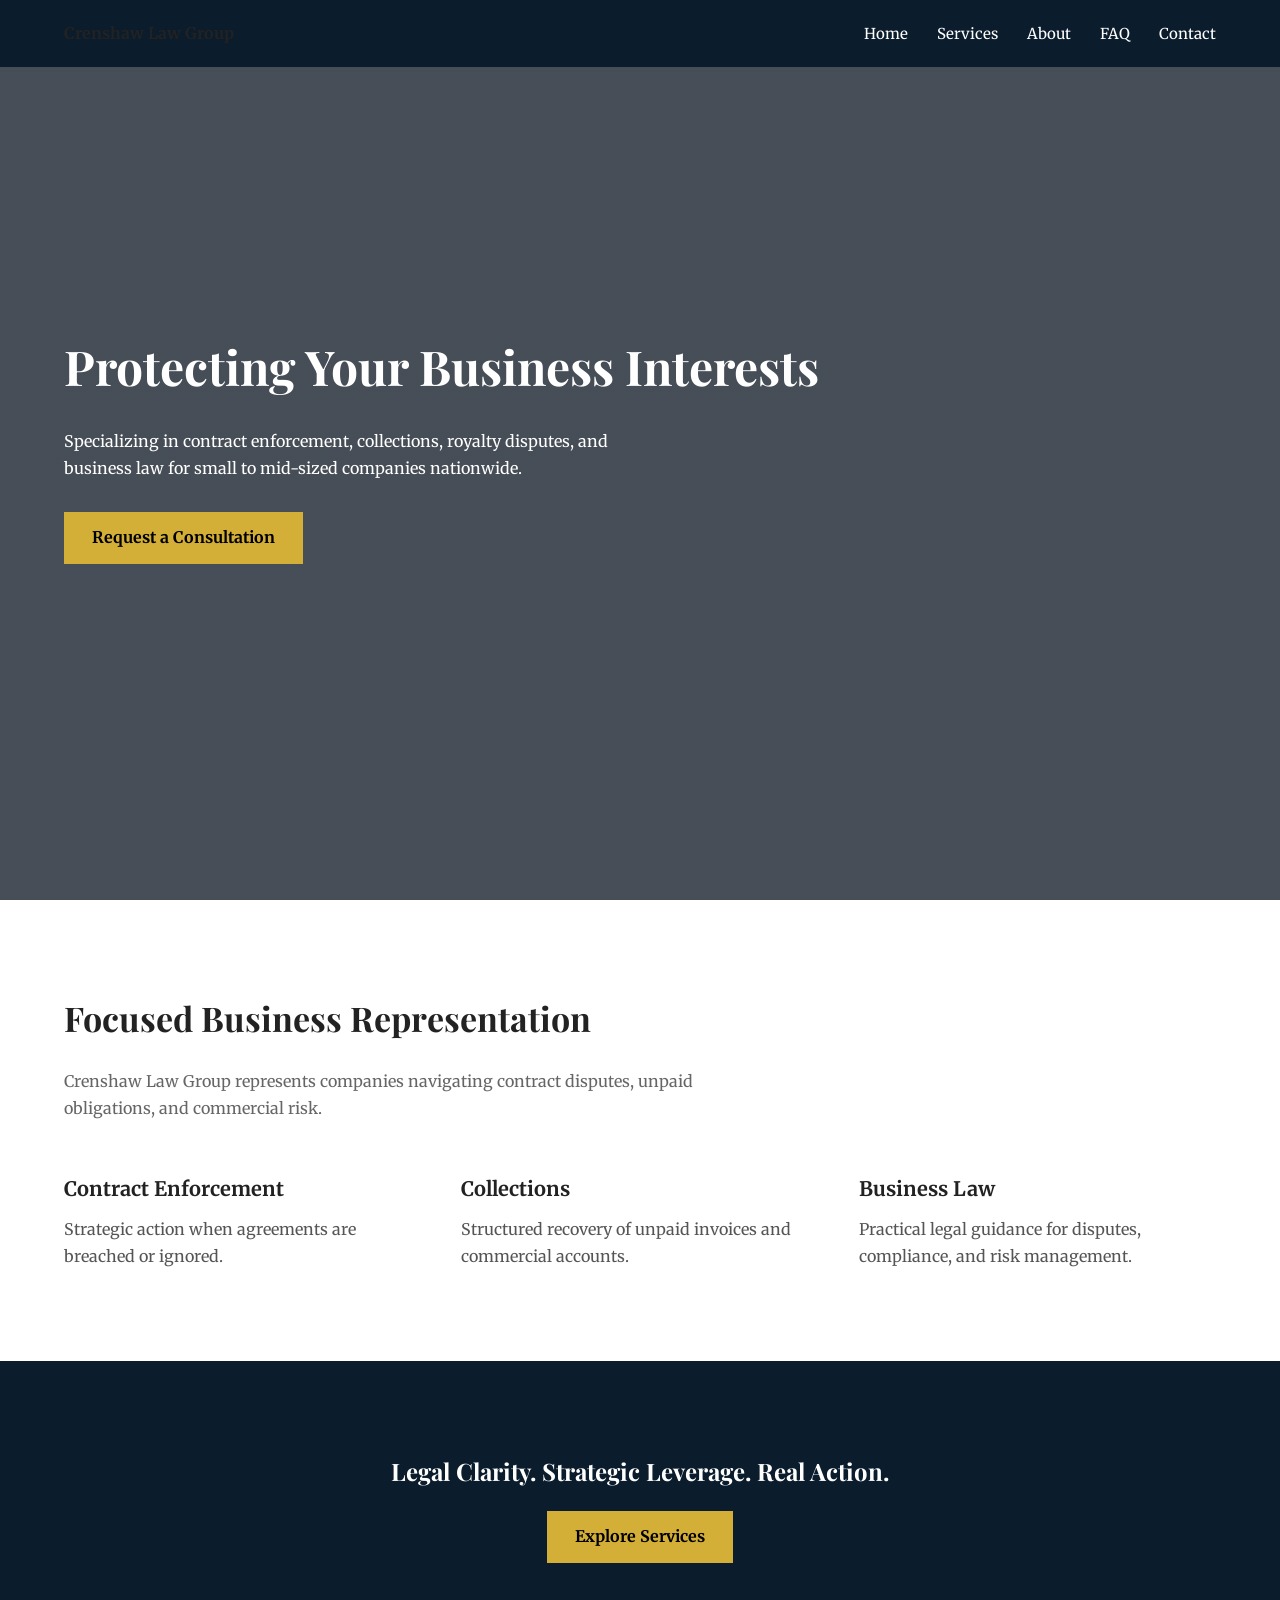
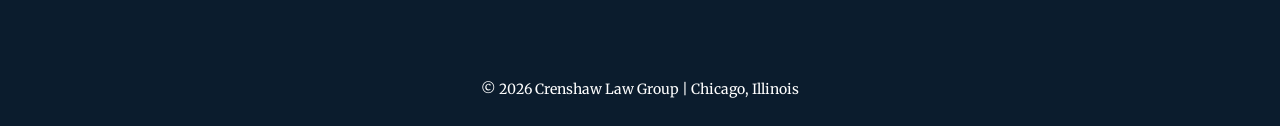
==== commit 3898e196: "Update index.html" ====
--- a/index.html
+++ b/index.html
@@ -1,126 +1,65 @@
 <!DOCTYPE html>
-<html lang="en">
+<html>
 <head>
-  <meta charset="UTF-8">
-  <meta name="viewport" content="width=device-width, initial-scale=1.0">
-  <title>Crenshaw Law Group | Business Law & Contract Enforcement</title>
-  <link href="https://cdn.jsdelivr.net/npm/bootstrap@5.3.2/dist/css/bootstrap.min.css" rel="stylesheet">
+  <title>Crenshaw Law Group</title>
   <link href="style.css" rel="stylesheet">
   <link href="https://fonts.googleapis.com/css2?family=Playfair+Display:wght@700&family=Merriweather&display=swap" rel="stylesheet">
 </head>
 <body>
 
-<nav class="navbar navbar-expand-lg navbar-dark fixed-top bg-navy">
-  <div class="container">
-    <a class="navbar-brand" href="index.html">Crenshaw Law Group</a>
-    <button class="navbar-toggler" type="button" data-bs-toggle="collapse" data-bs-target="#navbarNav">
-      <span class="navbar-toggler-icon"></span>
-    </button>
-    <div class="collapse navbar-collapse" id="navbarNav">
-      <ul class="navbar-nav ms-auto">
-        <li class="nav-item"><a class="nav-link active" href="index.html">Home</a></li>
-        <li class="nav-item"><a class="nav-link" href="services.html">Services</a></li>
-        <li class="nav-item"><a class="nav-link" href="about.html">About</a></li>
-        <li class="nav-item"><a class="nav-link" href="faq.html">FAQ</a></li>
-        <li class="nav-item"><a class="nav-link nav-button" href="contact.html">Contact</a></li>
-      </ul>
+<nav>
+  <div class="container nav-inner">
+    <div><strong>Crenshaw Law Group</strong></div>
+    <div>
+      <a href="index.html">Home</a>
+      <a href="services.html">Services</a>
+      <a href="about.html">About</a>
+      <a href="faq.html">FAQ</a>
+      <a href="contact.html">Contact</a>
     </div>
   </div>
 </nav>
 
-<header class="home-hero">
-  <img src="images/hero.jpg" alt="Business law consultation">
-  <div class="home-hero-overlay"></div>
-  <div class="container home-hero-content">
-    <p class="eyebrow">Business Law • Contract Enforcement • Collections</p>
+<section class="hero">
+  <div class="container">
     <h1>Protecting Your Business Interests</h1>
-    <p>Strategic legal support for businesses facing contract disputes, unpaid accounts, royalty issues, license enforcement, and commercial risk.</p>
-    <a href="contact.html" class="premium-btn">Request a Consultation</a>
+    <p>Specializing in contract enforcement, collections, royalty disputes, and business law for small to mid-sized companies nationwide.</p>
+    <a href="contact.html" class="btn-gold">Request a Consultation</a>
   </div>
-</header>
+</section>
 
-<section class="section-premium">
+<section>
   <div class="container">
-    <div class="row g-5 align-items-center">
-      <div class="col-lg-6">
-        <p class="eyebrow">Firm Focus</p>
-        <h2>Legal support for companies that need clarity, leverage, and action.</h2>
+    <h2 class="section-title">Focused Business Representation</h2>
+    <p class="section-sub">Crenshaw Law Group represents companies navigating contract disputes, unpaid obligations, and commercial risk.</p>
+
+    <div class="grid-3">
+      <div class="service-box">
+        <h3>Contract Enforcement</h3>
+        <p>Strategic action when agreements are breached or ignored.</p>
       </div>
-      <div class="col-lg-6">
-        <p>Crenshaw Law Group helps small to mid-sized businesses protect contractual rights, pursue unpaid obligations, and resolve commercial disputes with a focused, business-minded approach.</p>
-        <p>The firm is built for companies that need practical legal guidance without unnecessary complexity.</p>
+      <div class="service-box">
+        <h3>Collections</h3>
+        <p>Structured recovery of unpaid invoices and commercial accounts.</p>
+      </div>
+      <div class="service-box">
+        <h3>Business Law</h3>
+        <p>Practical legal guidance for disputes, compliance, and risk management.</p>
       </div>
     </div>
   </div>
 </section>
 
-<section class="section-premium section-alt">
+<section class="band-dark">
   <div class="container">
-    <div class="section-heading text-center">
-      <p class="eyebrow">Practice Overview</p>
-      <h2>Focused areas of business representation.</h2>
-      <p>Core areas where Crenshaw Law Group supports business clients.</p>
-    </div>
-
-    <div class="row g-4">
-      <div class="col-md-4">
-        <div class="preview-card">
-          <h3>Contract Enforcement</h3>
-          <p>Helping businesses respond when agreements are breached, delayed, ignored, or disputed.</p>
-        </div>
-      </div>
-      <div class="col-md-4">
-        <div class="preview-card">
-          <h3>Collections</h3>
-          <p>Supporting recovery of unpaid invoices, overdue balances, royalties, and commercial accounts.</p>
-        </div>
-      </div>
-      <div class="col-md-4">
-        <div class="preview-card">
-          <h3>Business Law</h3>
-          <p>Guidance for disputes, compliance concerns, contractual obligations, and operational risk.</p>
-        </div>
-      </div>
-    </div>
-
-    <div class="text-center mt-5">
-      <a href="services.html" class="premium-btn">Explore Legal Services</a>
-    </div>
+    <h2>Legal Clarity. Strategic Leverage. Real Action.</h2>
+    <a href="services.html" class="btn-gold">Explore Services</a>
   </div>
 </section>
 
-<section class="section-premium">
-  <div class="container">
-    <div class="row g-5 align-items-center">
-      <div class="col-lg-6">
-        <img src="images/about.jpg" class="premium-image" alt="Attorney working in office">
-      </div>
-      <div class="col-lg-6">
-        <p class="eyebrow">Established in 2015</p>
-        <h2>A focused law group for business clients.</h2>
-        <p>Crenshaw Law Group serves businesses nationwide in matters involving contract enforcement, collections, payment disputes, royalty recovery, and license agreement enforcement.</p>
-        <p>The firm’s approach is direct, practical, and designed around protecting business interests.</p>
-        <a href="about.html" class="premium-btn">About the Firm</a>
-      </div>
-    </div>
-  </div>
-</section>
-
-<section class="section-premium section-alt">
-  <div class="container text-center">
-    <p class="eyebrow">Next Step</p>
-    <h2>Need help with a business dispute or unpaid obligation?</h2>
-    <p class="section-short">Contact Crenshaw Law Group to discuss your matter and determine the next practical step.</p>
-    <a href="contact.html" class="premium-btn">Contact the Firm</a>
-  </div>
-</section>
-
-<footer class="footer">
-  <div class="container text-center">
-    <p>&copy; 2026 Crenshaw Law Group. All rights reserved.</p>
-  </div>
+<footer>
+  © 2026 Crenshaw Law Group | Chicago, Illinois
 </footer>
 
-<script src="https://cdn.jsdelivr.net/npm/bootstrap@5.3.2/dist/js/bootstrap.bundle.min.js"></script>
 </body>
 </html>
--- a/style.css
+++ b/style.css
@@ -1,385 +1,241 @@
-:root {
-  --ink: #07111f;
-  --navy: #0b1830;
-  --navy-soft: #112642;
-  --gold: #c9a45c;
-  --gold-light: #e4c987;
-  --white: #ffffff;
-  --muted: #cfd8e6;
-  --line: rgba(255,255,255,0.14);
-  --shadow: 0 30px 80px rgba(0,0,0,0.35);
-}
+/* ===============================
+   GLOBAL RESET
+================================= */
 
 * {
+  margin: 0;
+  padding: 0;
   box-sizing: border-box;
 }
 
 body {
-  margin: 0;
-  background: var(--ink);
-  color: var(--white);
   font-family: 'Merriweather', serif;
-}
-
-h1, h2, h3, .navbar-brand {
-  font-family: 'Playfair Display', serif;
-}
-
-p {
-  color: var(--muted);
-  line-height: 1.8;
-}
-
-.bg-navy {
-  background: rgba(7, 17, 31, 0.95) !important;
-  backdrop-filter: blur(14px);
-  border-bottom: 1px solid var(--line);
-}
-
-.navbar {
-  padding: 1rem 0;
-}
-
-.navbar-brand {
-  font-size: 1.35rem;
-  color: var(--white) !important;
-}
-
-.nav-link {
-  color: rgba(255,255,255,0.78) !important;
-  font-weight: 700;
-  margin-left: 1rem;
-}
-
-.nav-link:hover,
-.nav-link.active {
-  color: var(--gold-light) !important;
-}
-
-.nav-button {
-  border: 1px solid rgba(255,255,255,0.25);
-  padding: 0.45rem 1rem !important;
-}
-
-.hero-section {
-  min-height: 100vh;
-  position: relative;
+  color: #222;
+  line-height: 1.7;
+  background: #ffffff;
+}
+
+.container {
+  width: 90%;
+  max-width: 1200px;
+  margin: 0 auto;
+}
+
+/* ===============================
+   NAVIGATION
+================================= */
+
+nav {
+  position: fixed;
+  width: 100%;
+  top: 0;
+  background: #0b1c2d;
+  padding: 20px 0;
+  z-index: 1000;
+}
+
+.nav-inner {
+  display: flex;
+  justify-content: space-between;
+  align-items: center;
+}
+
+nav a {
+  color: #ffffff;
+  text-decoration: none;
+  margin-left: 25px;
+  font-size: 15px;
+}
+
+nav a:hover {
+  color: #d4af37;
+}
+
+/* ===============================
+   HERO
+================================= */
+
+.hero {
+  height: 100vh;
+  background: linear-gradient(rgba(8,18,30,0.75), rgba(8,18,30,0.75)),
+              url("images/hero.jpg") center/cover no-repeat;
+  display: flex;
+  align-items: center;
+  color: white;
+  padding-top: 80px;
+}
+
+.hero h1 {
+  font-family: 'Playfair Display', serif;
+  font-size: 48px;
+  margin-bottom: 20px;
+}
+
+.hero p {
+  max-width: 600px;
+  margin-bottom: 30px;
+}
+
+.btn-gold {
+  background: #d4af37;
+  color: #000;
+  padding: 12px 28px;
+  text-decoration: none;
+  font-weight: bold;
+  display: inline-block;
+}
+
+.btn-gold:hover {
+  background: #c19d2c;
+}
+
+/* ===============================
+   SECTION DEFAULT
+================================= */
+
+section {
+  padding: 90px 0;
+}
+
+.section-title {
+  font-family: 'Playfair Display', serif;
+  font-size: 34px;
+  margin-bottom: 20px;
+}
+
+.section-sub {
+  max-width: 650px;
+  margin-bottom: 50px;
+  color: #666;
+}
+
+/* ===============================
+   SERVICES GRID
+================================= */
+
+.grid-3 {
+  display: grid;
+  grid-template-columns: repeat(3, 1fr);
+  gap: 40px;
+}
+
+.service-box h3 {
+  font-size: 20px;
+  margin-bottom: 10px;
+  font-weight: bold;
+}
+
+.service-box p {
+  color: #555;
+}
+
+/* ===============================
+   DARK BAND
+================================= */
+
+.band-dark {
+  background: #0b1c2d;
+  color: white;
+  text-align: center;
+}
+
+.band-dark h2 {
+  font-family: 'Playfair Display', serif;
+  margin-bottom: 20px;
+}
+
+/* ===============================
+   PAGE HERO (INNER PAGES)
+================================= */
+
+.page-hero {
+  padding: 160px 0 60px;
+  background: #f4f6f9;
+}
+
+.page-hero h1 {
+  font-family: 'Playfair Display', serif;
+  font-size: 42px;
+}
+
+/* ===============================
+   FAQ
+================================= */
+
+.faq-item {
+  border-bottom: 1px solid #ddd;
+}
+
+.faq-question {
+  width: 100%;
+  background: none;
+  border: none;
+  padding: 18px 0;
+  text-align: left;
+  font-weight: bold;
+  font-size: 17px;
+  cursor: pointer;
+}
+
+.faq-answer {
+  max-height: 0;
   overflow: hidden;
-}
-
-.hero-bg {
-  position: absolute;
-  inset: 0;
+  transition: max-height 0.3s ease;
+  color: #555;
+}
+
+.faq-item.active .faq-answer {
+  max-height: 300px;
+  padding-bottom: 15px;
+}
+
+/* ===============================
+   CONTACT
+================================= */
+
+.contact-grid {
+  display: grid;
+  grid-template-columns: 1fr 1fr;
+  gap: 60px;
+}
+
+form input, form textarea {
   width: 100%;
-  height: 100%;
-  object-fit: cover;
-  filter: brightness(45%);
-  transform: scale(1.05);
-  animation: heroZoom 18s ease-in-out infinite alternate;
-  z-index: -2;
-}
-
-@keyframes heroZoom {
-  from { transform: scale(1.04); }
-  to { transform: scale(1.12); }
-}
-
-.hero-overlay {
-  position: absolute;
-  inset: 0;
-  background:
-    linear-gradient(90deg, rgba(7,17,31,0.96), rgba(7,17,31,0.58)),
-    linear-gradient(180deg, rgba(7,17,31,0.1), rgba(7,17,31,0.92));
-  z-index: -1;
-}
-
-.hero-content {
-  max-width: 860px;
-  text-align: left;
-  position: relative;
-  z-index: 1;
-}
-
-.eyebrow {
-  color: var(--gold-light);
-  text-transform: uppercase;
-  letter-spacing: 0.22em;
-  font-size: 0.76rem;
-  font-family: Arial, sans-serif;
-  font-weight: 800;
-  margin-bottom: 1rem;
-}
-
-.hero-content h1 {
-  font-size: clamp(3.3rem, 7vw, 6.5rem);
-  line-height: 0.98;
-  margin-bottom: 1.5rem;
-}
-
-.hero-text {
-  font-size: 1.25rem;
-  max-width: 720px;
-}
-
-.page-hero {
-  padding: 11rem 0 6rem;
-  background:
-    linear-gradient(90deg, rgba(7,17,31,0.97), rgba(7,17,31,0.72)),
-    url("images/detail.jpg") center/cover no-repeat;
-  border-bottom: 1px solid var(--line);
-}
-
-.page-hero h1 {
-  font-size: clamp(3rem, 6vw, 5.6rem);
-  line-height: 1;
-  max-width: 980px;
-}
-
-.page-hero p {
-  max-width: 780px;
-  font-size: 1.15rem;
-}
-
-.section-premium {
-  padding: 7rem 0;
-  background:
-    radial-gradient(circle at top right, rgba(201,164,92,0.08), transparent 28%),
-    linear-gradient(180deg, var(--ink), var(--navy));
-  border-bottom: 1px solid var(--line);
-}
-
-.section-premium.alt {
-  background:
-    radial-gradient(circle at top left, rgba(201,164,92,0.08), transparent 30%),
-    linear-gradient(180deg, var(--navy), var(--ink));
-}
-
-.section-premium h2 {
-  font-size: clamp(2.3rem, 4vw, 4.6rem);
-  line-height: 1.05;
-  color: var(--white);
-}
-
-.section-short {
-  max-width: 760px;
-  margin: 1rem auto 0;
-}
-
-.section-heading {
-  max-width: 820px;
-  margin: 0 auto 3rem;
-}
-
-.preview-card,
-.value-card,
-.service-detail,
-.faq-item,
-.contact-panel {
-  background: linear-gradient(145deg, rgba(255,255,255,0.08), rgba(255,255,255,0.03));
-  border: 1px solid rgba(255,255,255,0.14);
-  box-shadow: var(--shadow);
-}
-
-.preview-card {
-  padding: 2.2rem;
-  height: 100%;
-  transition: 0.3s ease;
-}
-
-.preview-card:hover {
-  transform: translateY(-8px);
-  border-color: rgba(201,164,92,0.55);
-}
-
-.preview-card::before,
-.value-card::before {
-  content: "";
-  display: block;
-  width: 48px;
-  height: 2px;
-  background: var(--gold);
-  margin-bottom: 1.4rem;
-}
-
-.preview-card h3,
-.value-card h3,
-.service-detail h2,
-.faq-item h3 {
-  color: var(--white);
-}
-
-.premium-btn {
-  display: inline-block;
-  background: var(--gold);
-  color: var(--ink);
-  text-decoration: none;
-  font-weight: 900;
-  padding: 0.95rem 1.6rem;
-  margin-top: 1.2rem;
+  padding: 12px;
+  margin-bottom: 15px;
+  border: 1px solid #ccc;
+}
+
+form button {
+  background: #0b1c2d;
+  color: white;
+  padding: 12px 25px;
   border: none;
 }
 
-.premium-btn:hover {
-  background: var(--gold-light);
-  color: var(--ink);
-}
-
-.premium-image {
-  width: 100%;
-  box-shadow: var(--shadow);
-  object-fit: cover;
-}
-
-.service-detail {
-  padding: 2.5rem;
-  height: 100%;
-  border-left: 3px solid var(--gold);
-}
-
-.service-detail span {
-  color: var(--gold-light);
-  font-weight: 900;
-  letter-spacing: 0.18em;
-}
-
-.service-detail ul {
-  color: var(--muted);
-  padding-left: 1.2rem;
-}
-
-.service-detail li {
-  margin-bottom: 0.5rem;
-}
-
-.value-card {
-  padding: 2rem;
-  height: 100%;
-}
-
-.faq-container {
-  max-width: 950px;
-}
-
-.faq-container h2 {
-  font-size: 2.6rem;
-  margin-top: 3rem;
-  margin-bottom: 1.5rem;
-  color: var(--gold-light);
-}
-
-.faq-container h2:first-child {
-  margin-top: 0;
-}
-
-.faq-item {
-  padding: 2rem;
-  margin-bottom: 1.2rem;
-}
-
-.contact-link {
-  color: var(--gold-light);
-  font-weight: bold;
-  text-decoration: none;
-}
-
-.contact-link:hover {
-  color: var(--white);
-  text-decoration: underline;
-}
-
-.contact-panel {
-  padding: 2.5rem;
-}
-
-.contact-panel strong {
-  color: var(--gold-light);
-}
-
-.contact-form {
-  background: linear-gradient(145deg, rgba(255,255,255,0.08), rgba(255,255,255,0.03));
-  border: 1px solid rgba(255,255,255,0.14);
-  box-shadow: var(--shadow);
-  padding: 2.5rem;
-}
-
-.contact-form label {
-  color: var(--white);
-  font-weight: 800;
-  margin-bottom: 0.45rem;
-}
-
-.contact-form input,
-.contact-form textarea {
-  width: 100%;
-  background: rgba(7,17,31,0.78);
-  border: 1px solid rgba(255,255,255,0.2);
-  color: var(--white);
-  padding: 0.9rem 1rem;
-  margin-bottom: 1.2rem;
-}
-
-.contact-form input::placeholder,
-.contact-form textarea::placeholder {
-  color: #98a6ba;
-}
-
-.contact-form input:focus,
-.contact-form textarea:focus {
-  outline: none;
-  border-color: var(--gold-light);
-  box-shadow: 0 0 0 0.2rem rgba(201,164,92,0.18);
-}
-
-.contact-form button {
-  background: var(--gold);
-  color: var(--ink);
-  border: none;
-  width: 100%;
-  padding: 0.95rem;
-  font-weight: 900;
-}
-
-.contact-form button:hover {
-  background: var(--gold-light);
-}
-
-.footer {
-  background: #050b15;
-  padding: 2rem 0;
-  border-top: 1px solid var(--line);
-}
-
-.footer p {
-  margin: 0;
-  color: #aeb8c7;
-}
-
-@media (max-width: 768px) {
-  .navbar-nav {
-    padding-top: 1rem;
+/* ===============================
+   FOOTER
+================================= */
+
+footer {
+  background: #0b1c2d;
+  color: white;
+  text-align: center;
+  padding: 25px 0;
+  font-size: 14px;
+}
+
+/* ===============================
+   RESPONSIVE
+================================= */
+
+@media(max-width: 900px){
+  .grid-3,
+  .contact-grid {
+    grid-template-columns: 1fr;
   }
 
-  .nav-link {
-    margin-left: 0;
+  .hero h1 {
+    font-size: 34px;
   }
-
-  .hero-section {
-    min-height: 86vh;
-  }
-
-  .hero-content {
-    text-align: center;
-  }
-
-  .hero-content h1 {
-    font-size: 3rem;
-  }
-
-  .section-premium {
-    padding: 4.5rem 0;
-  }
-
-  .page-hero {
-    padding: 9rem 0 4rem;
-  }
-}
+}
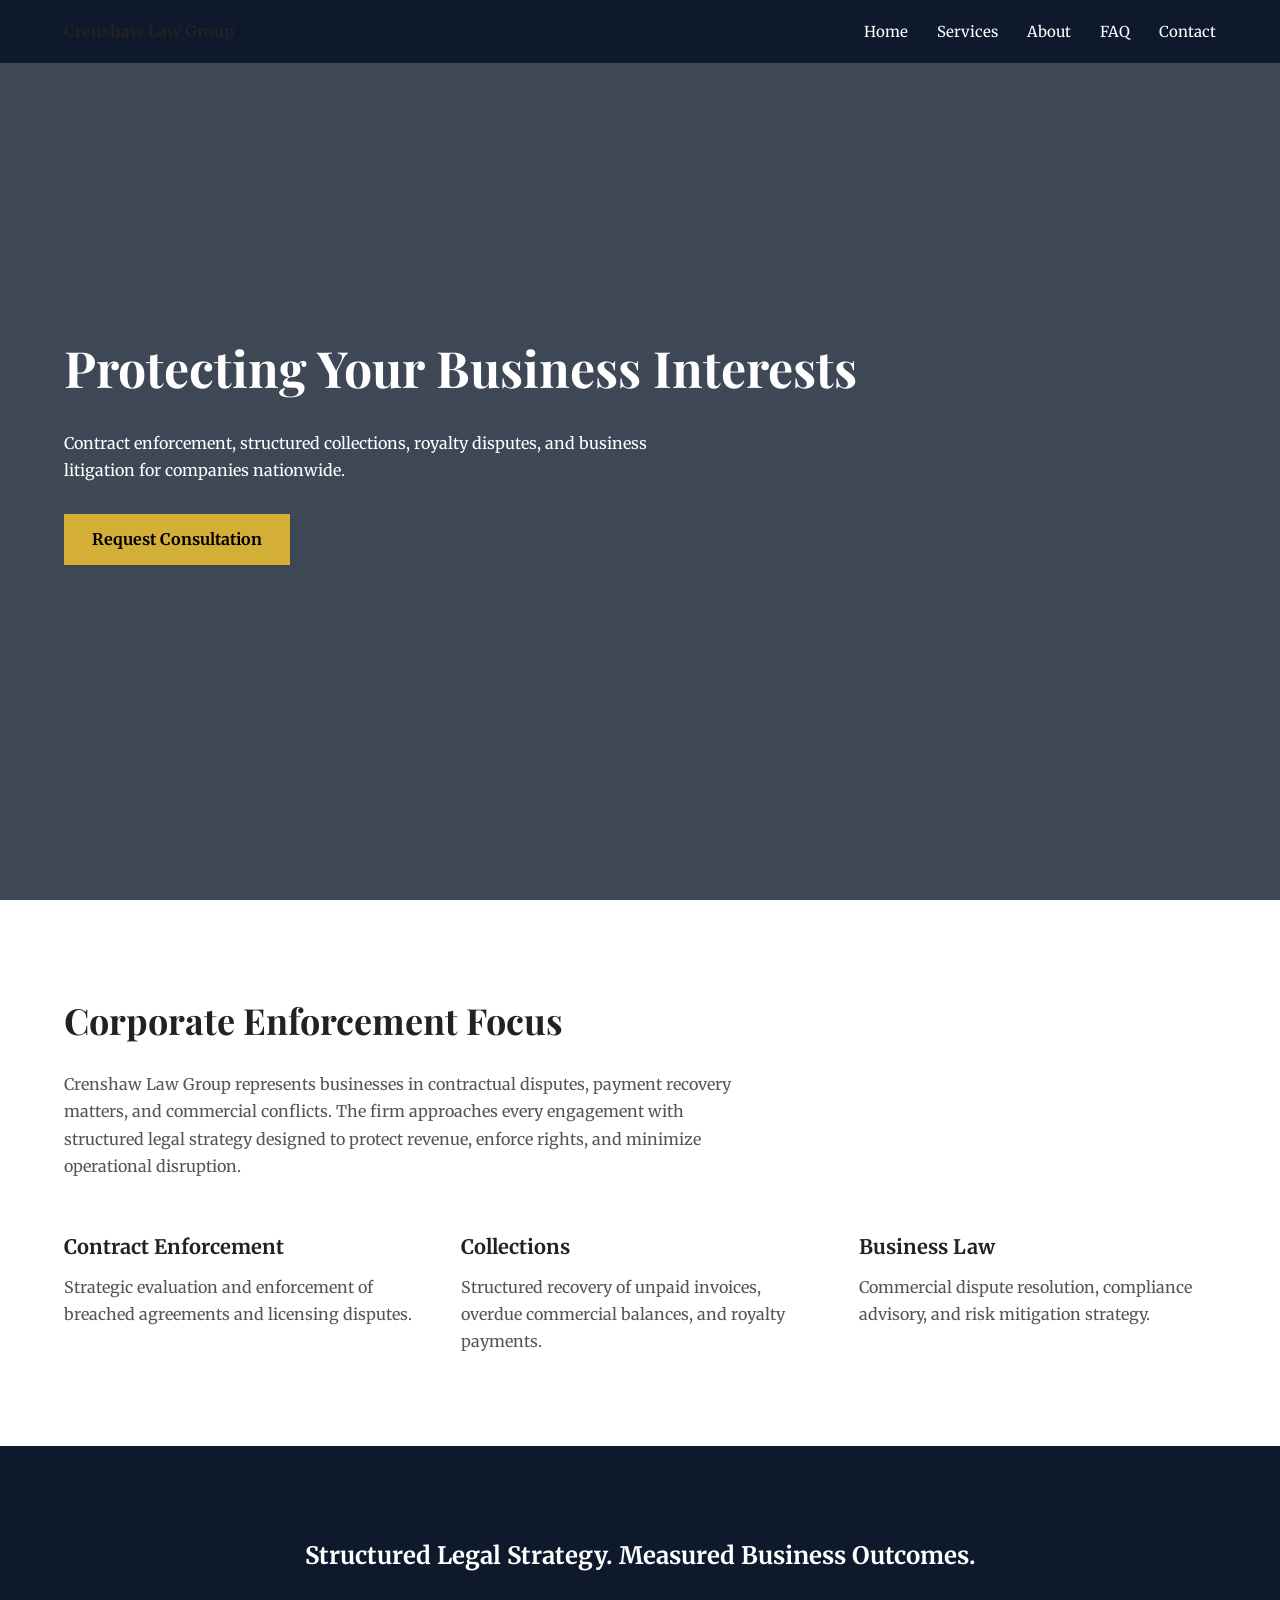
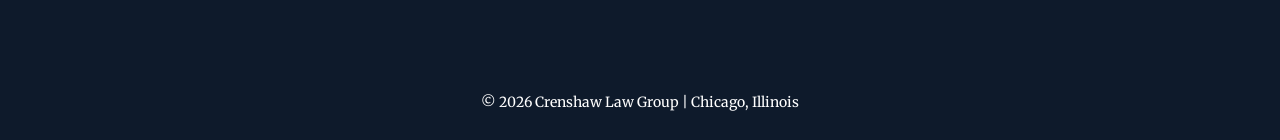
==== commit 117c8a49: "Update index.html" ====
--- a/index.html
+++ b/index.html
@@ -1,65 +1,64 @@
 <!DOCTYPE html>
 <html>
 <head>
-  <title>Crenshaw Law Group</title>
-  <link href="style.css" rel="stylesheet">
-  <link href="https://fonts.googleapis.com/css2?family=Playfair+Display:wght@700&family=Merriweather&display=swap" rel="stylesheet">
+<title>Crenshaw Law Group</title>
+<link href="style.css" rel="stylesheet">
+<link href="https://fonts.googleapis.com/css2?family=Playfair+Display:wght@700&family=Merriweather&display=swap" rel="stylesheet">
 </head>
 <body>
 
 <nav>
-  <div class="container nav-inner">
-    <div><strong>Crenshaw Law Group</strong></div>
-    <div>
-      <a href="index.html">Home</a>
-      <a href="services.html">Services</a>
-      <a href="about.html">About</a>
-      <a href="faq.html">FAQ</a>
-      <a href="contact.html">Contact</a>
-    </div>
-  </div>
+<div class="container nav-inner">
+<div><strong>Crenshaw Law Group</strong></div>
+<div>
+<a href="index.html">Home</a>
+<a href="services.html">Services</a>
+<a href="about.html">About</a>
+<a href="faq.html">FAQ</a>
+<a href="contact.html">Contact</a>
+</div>
+</div>
 </nav>
 
 <section class="hero">
-  <div class="container">
-    <h1>Protecting Your Business Interests</h1>
-    <p>Specializing in contract enforcement, collections, royalty disputes, and business law for small to mid-sized companies nationwide.</p>
-    <a href="contact.html" class="btn-gold">Request a Consultation</a>
-  </div>
+<div class="container">
+<h1>Protecting Your Business Interests</h1>
+<p>Contract enforcement, structured collections, royalty disputes, and business litigation for companies nationwide.</p>
+<a href="contact.html" class="btn-gold">Request Consultation</a>
+</div>
 </section>
 
 <section>
-  <div class="container">
-    <h2 class="section-title">Focused Business Representation</h2>
-    <p class="section-sub">Crenshaw Law Group represents companies navigating contract disputes, unpaid obligations, and commercial risk.</p>
+<div class="container">
+<h2 class="section-title">Corporate Enforcement Focus</h2>
+<p class="section-sub">
+Crenshaw Law Group represents businesses in contractual disputes, payment recovery matters, and commercial conflicts. The firm approaches every engagement with structured legal strategy designed to protect revenue, enforce rights, and minimize operational disruption.
+</p>
 
-    <div class="grid-3">
-      <div class="service-box">
-        <h3>Contract Enforcement</h3>
-        <p>Strategic action when agreements are breached or ignored.</p>
-      </div>
-      <div class="service-box">
-        <h3>Collections</h3>
-        <p>Structured recovery of unpaid invoices and commercial accounts.</p>
-      </div>
-      <div class="service-box">
-        <h3>Business Law</h3>
-        <p>Practical legal guidance for disputes, compliance, and risk management.</p>
-      </div>
-    </div>
-  </div>
+<div class="grid-3">
+<div class="service-box">
+<h3>Contract Enforcement</h3>
+<p>Strategic evaluation and enforcement of breached agreements and licensing disputes.</p>
+</div>
+<div class="service-box">
+<h3>Collections</h3>
+<p>Structured recovery of unpaid invoices, overdue commercial balances, and royalty payments.</p>
+</div>
+<div class="service-box">
+<h3>Business Law</h3>
+<p>Commercial dispute resolution, compliance advisory, and risk mitigation strategy.</p>
+</div>
+</div>
+</div>
 </section>
 
 <section class="band-dark">
-  <div class="container">
-    <h2>Legal Clarity. Strategic Leverage. Real Action.</h2>
-    <a href="services.html" class="btn-gold">Explore Services</a>
-  </div>
+<div class="container">
+<h2>Structured Legal Strategy. Measured Business Outcomes.</h2>
+</div>
 </section>
 
-<footer>
-  © 2026 Crenshaw Law Group | Chicago, Illinois
-</footer>
+<footer>© 2026 Crenshaw Law Group | Chicago, Illinois</footer>
 
 </body>
 </html>
--- a/style.css
+++ b/style.css
@@ -1,241 +1,147 @@
-/* ===============================
-   GLOBAL RESET
-================================= */
-
-* {
-  margin: 0;
-  padding: 0;
-  box-sizing: border-box;
-}
+* { margin:0; padding:0; box-sizing:border-box; }
 
 body {
   font-family: 'Merriweather', serif;
-  color: #222;
-  line-height: 1.7;
-  background: #ffffff;
+  background:#ffffff;
+  color:#222;
+  line-height:1.7;
 }
 
 .container {
-  width: 90%;
-  max-width: 1200px;
-  margin: 0 auto;
+  width:90%;
+  max-width:1200px;
+  margin:auto;
 }
 
-/* ===============================
-   NAVIGATION
-================================= */
-
 nav {
-  position: fixed;
-  width: 100%;
-  top: 0;
-  background: #0b1c2d;
-  padding: 20px 0;
-  z-index: 1000;
+  position:fixed;
+  top:0;
+  width:100%;
+  background:#0e1a2b;
+  padding:18px 0;
+  z-index:1000;
 }
 
 .nav-inner {
-  display: flex;
-  justify-content: space-between;
-  align-items: center;
+  display:flex;
+  justify-content:space-between;
+  align-items:center;
 }
 
 nav a {
-  color: #ffffff;
-  text-decoration: none;
-  margin-left: 25px;
-  font-size: 15px;
+  color:#fff;
+  text-decoration:none;
+  margin-left:25px;
+  font-size:15px;
 }
 
-nav a:hover {
-  color: #d4af37;
-}
-
-/* ===============================
-   HERO
-================================= */
+nav a:hover { color:#d4af37; }
 
 .hero {
-  height: 100vh;
-  background: linear-gradient(rgba(8,18,30,0.75), rgba(8,18,30,0.75)),
-              url("images/hero.jpg") center/cover no-repeat;
-  display: flex;
-  align-items: center;
-  color: white;
-  padding-top: 80px;
+  height:100vh;
+  background:
+    linear-gradient(rgba(14,26,43,.8), rgba(14,26,43,.8)),
+    url("images/hero.jpg") center/cover no-repeat;
+  display:flex;
+  align-items:center;
+  padding-top:80px;
+  color:white;
 }
 
 .hero h1 {
-  font-family: 'Playfair Display', serif;
-  font-size: 48px;
-  margin-bottom: 20px;
+  font-family:'Playfair Display', serif;
+  font-size:50px;
+  margin-bottom:20px;
 }
 
-.hero p {
-  max-width: 600px;
-  margin-bottom: 30px;
+.hero p { max-width:600px; margin-bottom:30px; }
+
+.btn-gold {
+  background:#d4af37;
+  color:#000;
+  padding:12px 28px;
+  font-weight:bold;
+  text-decoration:none;
+  display:inline-block;
 }
 
-.btn-gold {
-  background: #d4af37;
-  color: #000;
-  padding: 12px 28px;
-  text-decoration: none;
-  font-weight: bold;
-  display: inline-block;
-}
-
-.btn-gold:hover {
-  background: #c19d2c;
-}
-
-/* ===============================
-   SECTION DEFAULT
-================================= */
-
-section {
-  padding: 90px 0;
-}
+section { padding:90px 0; }
 
 .section-title {
-  font-family: 'Playfair Display', serif;
-  font-size: 34px;
-  margin-bottom: 20px;
+  font-family:'Playfair Display', serif;
+  font-size:36px;
+  margin-bottom:20px;
 }
 
 .section-sub {
-  max-width: 650px;
-  margin-bottom: 50px;
-  color: #666;
+  max-width:700px;
+  margin-bottom:50px;
+  color:#555;
 }
 
-/* ===============================
-   SERVICES GRID
-================================= */
-
 .grid-3 {
-  display: grid;
-  grid-template-columns: repeat(3, 1fr);
-  gap: 40px;
+  display:grid;
+  grid-template-columns:repeat(3,1fr);
+  gap:40px;
 }
 
 .service-box h3 {
-  font-size: 20px;
-  margin-bottom: 10px;
-  font-weight: bold;
+  font-size:20px;
+  margin-bottom:10px;
 }
 
-.service-box p {
-  color: #555;
+.service-box p { color:#555; }
+
+.band-dark {
+  background:#0e1a2b;
+  color:white;
+  text-align:center;
 }
 
-/* ===============================
-   DARK BAND
-================================= */
-
-.band-dark {
-  background: #0b1c2d;
-  color: white;
-  text-align: center;
-}
-
-.band-dark h2 {
-  font-family: 'Playfair Display', serif;
-  margin-bottom: 20px;
-}
-
-/* ===============================
-   PAGE HERO (INNER PAGES)
-================================= */
-
 .page-hero {
-  padding: 160px 0 60px;
-  background: #f4f6f9;
+  padding:160px 0 60px;
+  background:#f4f6f9;
 }
 
 .page-hero h1 {
-  font-family: 'Playfair Display', serif;
-  font-size: 42px;
+  font-family:'Playfair Display', serif;
+  font-size:42px;
 }
 
-/* ===============================
-   FAQ
-================================= */
-
-.faq-item {
-  border-bottom: 1px solid #ddd;
-}
+.faq-item { border-bottom:1px solid #ddd; }
 
 .faq-question {
-  width: 100%;
-  background: none;
-  border: none;
-  padding: 18px 0;
-  text-align: left;
-  font-weight: bold;
-  font-size: 17px;
-  cursor: pointer;
+  width:100%;
+  background:none;
+  border:none;
+  padding:20px 0;
+  text-align:left;
+  font-weight:bold;
+  font-size:17px;
+  cursor:pointer;
 }
 
 .faq-answer {
-  max-height: 0;
-  overflow: hidden;
-  transition: max-height 0.3s ease;
-  color: #555;
+  max-height:0;
+  overflow:hidden;
+  transition:max-height .3s ease;
+  color:#555;
 }
 
 .faq-item.active .faq-answer {
-  max-height: 300px;
-  padding-bottom: 15px;
+  max-height:400px;
+  padding-bottom:15px;
 }
 
-/* ===============================
-   CONTACT
-================================= */
-
-.contact-grid {
-  display: grid;
-  grid-template-columns: 1fr 1fr;
-  gap: 60px;
+footer {
+  background:#0e1a2b;
+  color:white;
+  text-align:center;
+  padding:25px 0;
+  font-size:14px;
 }
 
-form input, form textarea {
-  width: 100%;
-  padding: 12px;
-  margin-bottom: 15px;
-  border: 1px solid #ccc;
+@media(max-width:900px){
+  .grid-3 { grid-template-columns:1fr; }
+  .hero h1 { font-size:34px; }
 }
-
-form button {
-  background: #0b1c2d;
-  color: white;
-  padding: 12px 25px;
-  border: none;
-}
-
-/* ===============================
-   FOOTER
-================================= */
-
-footer {
-  background: #0b1c2d;
-  color: white;
-  text-align: center;
-  padding: 25px 0;
-  font-size: 14px;
-}
-
-/* ===============================
-   RESPONSIVE
-================================= */
-
-@media(max-width: 900px){
-  .grid-3,
-  .contact-grid {
-    grid-template-columns: 1fr;
-  }
-
-  .hero h1 {
-    font-size: 34px;
-  }
-}
